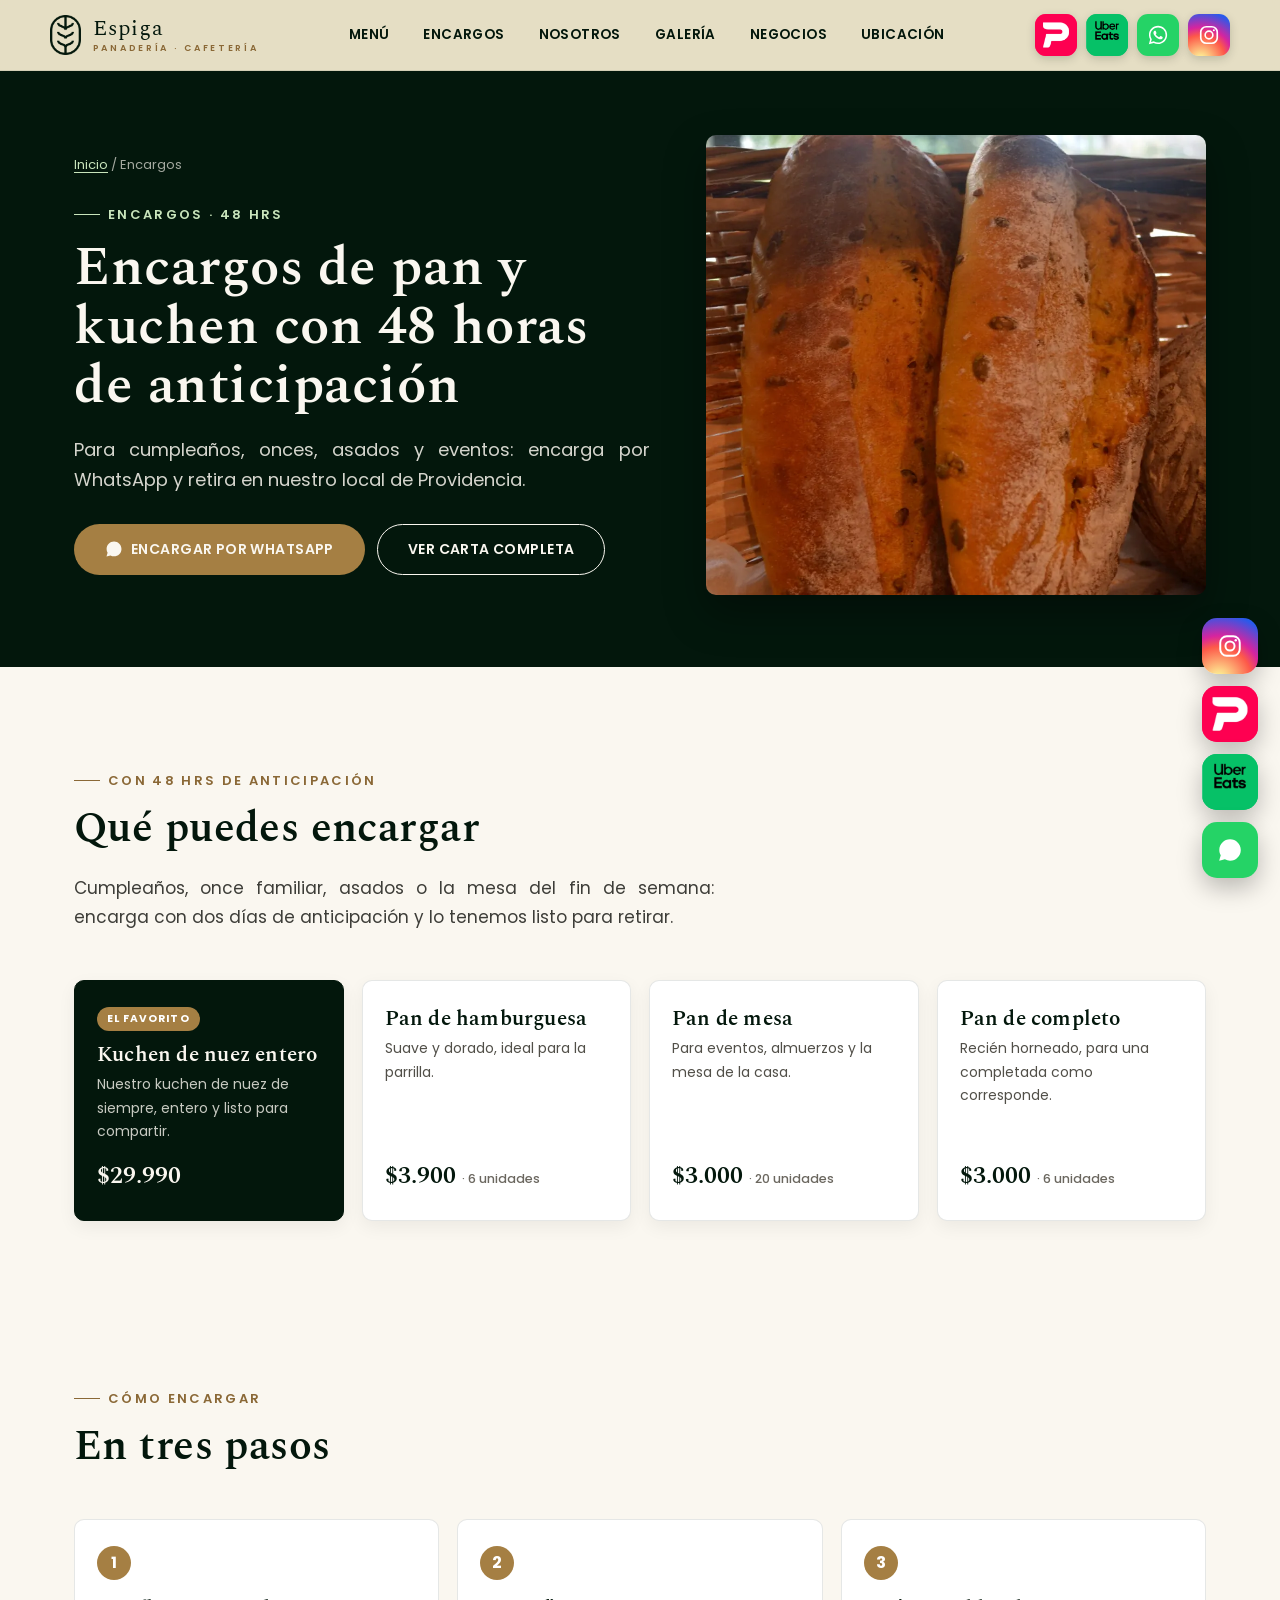
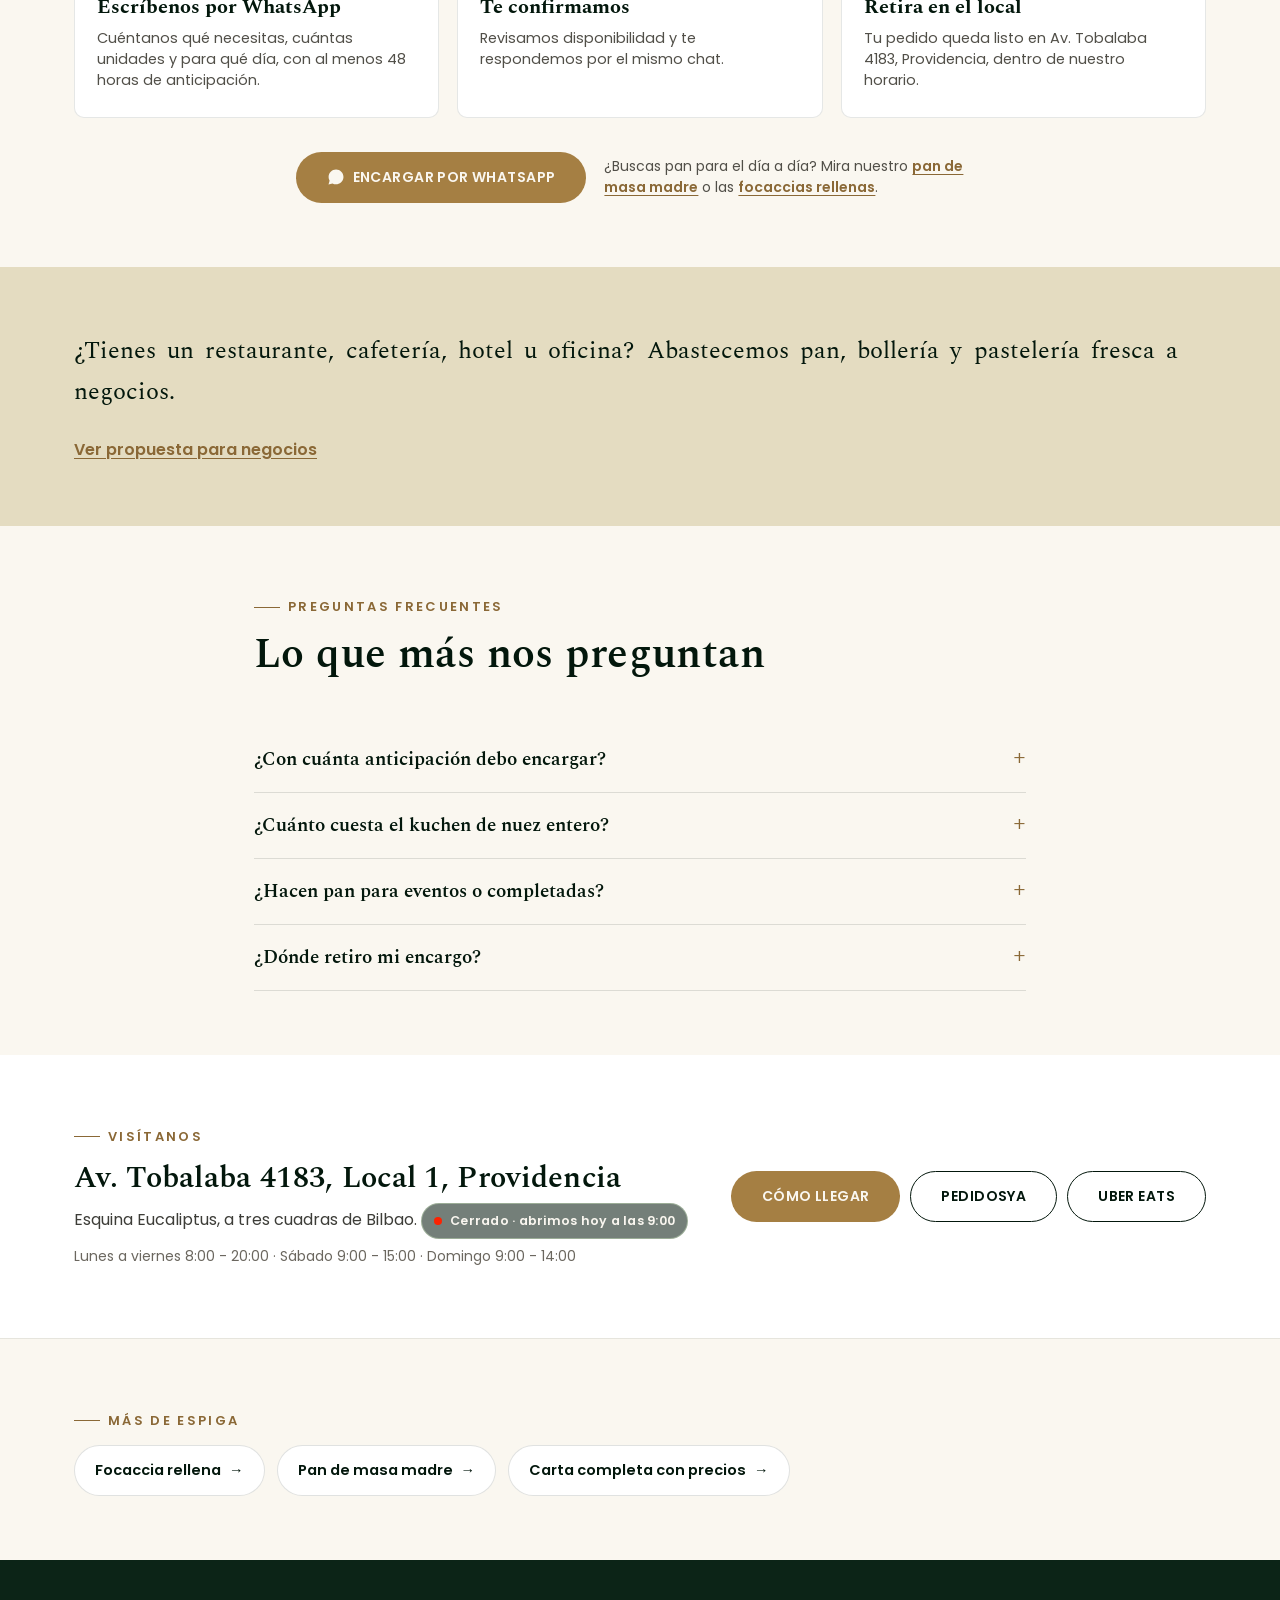
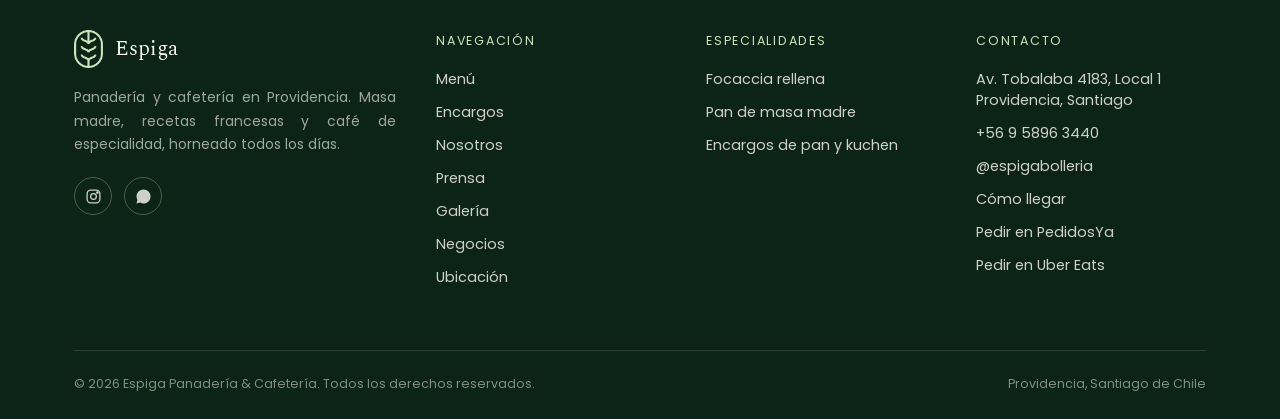
==== encargos.html @ c67dfb79 "Páginas de focaccia, masa madre y encargos; correo B2B a ventas@; coordenadas en datos estructurados" ====
<!DOCTYPE html>
<html lang="es-CL">
<head>
  <!-- Google Tag Manager -->
  <script>(function(w,d,s,l,i){w[l]=w[l]||[];w[l].push({'gtm.start':
                                                        new Date().getTime(),event:'gtm.js'});var f=d.getElementsByTagName(s)[0],
  j=d.createElement(s),dl=l!='dataLayer'?'&l='+l:'';j.async=true;j.src=
  'https://www.googletagmanager.com/gtm.js?id='+i+dl;f.parentNode.insertBefore(j,f);
                              })(window,document,'script','dataLayer','GTM-N959W853');</script>
  <!-- End Google Tag Manager -->

  <!-- Google tag (gtag.js) -->
  <script async src="https://www.googletagmanager.com/gtag/js?id=G-MPP8X9K5NX"></script>
  <script>
      window.dataLayer = window.dataLayer || [];
      function gtag(){dataLayer.push(arguments);}
      gtag('js', new Date());

      gtag('config', 'G-MPP8X9K5NX');
  </script>

<meta charset="UTF-8">
<meta name="viewport" content="width=device-width, initial-scale=1.0">
<title>Encargos de pan y kuchen en Providencia | Espiga</title>
<link rel="canonical" href="https://espigabolleria.cl/encargos.html">
<meta name="theme-color" content="#03170c">
<meta name="description" content="Encarga kuchen de nuez entero, pan de mesa, pan de completo o de hamburguesa con 48 horas de anticipación. Retiro en Av. Tobalaba 4183, Providencia.">

<link rel="icon" type="image/png" href="/assets/img/favicon.png">
<link rel="apple-touch-icon" href="/assets/img/favicon.png">
<link rel="preconnect" href="https://fonts.googleapis.com">
<link rel="preconnect" href="https://fonts.gstatic.com" crossorigin>
<link href="https://fonts.googleapis.com/css2?family=Spectral:wght@400;500;600;700&family=Poppins:wght@400;500;600;700&display=swap" rel="stylesheet">
<link rel="stylesheet" href="/css/style.css?v=5">

<meta property="og:title" content="Encargos de pan y kuchen en Providencia | Espiga">
<meta property="og:description" content="Encarga kuchen de nuez entero, pan de mesa, pan de completo o de hamburguesa con 48 horas de anticipación. Retiro en Av. Tobalaba 4183, Providencia.">
<meta property="og:image" content="https://espigabolleria.cl/assets/img/og-espiga.jpg">
<meta property="og:image:width" content="1200">
<meta property="og:image:height" content="630">
<meta property="og:url" content="https://espigabolleria.cl/encargos.html">
<meta property="og:type" content="website">
<meta property="og:locale" content="es_CL">
<meta property="og:site_name" content="Espiga Panadería &amp; Cafetería">
<meta name="twitter:card" content="summary_large_image">
<meta name="twitter:title" content="Encargos de pan y kuchen en Providencia | Espiga">
<meta name="twitter:description" content="Encarga kuchen de nuez entero, pan de mesa, pan de completo o de hamburguesa con 48 horas de anticipación. Retiro en Av. Tobalaba 4183, Providencia.">
<meta name="twitter:image" content="https://espigabolleria.cl/assets/img/og-espiga.jpg">

<script type="application/ld+json">
{"@context":"https://schema.org","@graph":[{"@type":"WebPage","@id":"https://espigabolleria.cl/encargos.html#pagina","url":"https://espigabolleria.cl/encargos.html","name":"Encargos de pan y kuchen en Providencia | Espiga","description":"Encarga kuchen de nuez entero, pan de mesa, pan de completo o de hamburguesa con 48 horas de anticipación. Retiro en Av. Tobalaba 4183, Providencia.","inLanguage":"es-CL","isPartOf":{"@type":"WebSite","url":"https://espigabolleria.cl/","name":"Espiga Panadería & Cafetería"},"about":{"@id":"https://espigabolleria.cl/#negocio"},"primaryImageOfPage":"https://espigabolleria.cl/assets/img/g9-baguettes-cesta.webp"},{"@type":"BreadcrumbList","itemListElement":[{"@type":"ListItem","position":1,"name":"Inicio","item":"https://espigabolleria.cl/"},{"@type":"ListItem","position":2,"name":"Encargos","item":"https://espigabolleria.cl/encargos.html"}]},{"@type":"FAQPage","mainEntity":[{"@type":"Question","name":"¿Con cuánta anticipación debo encargar?","acceptedAnswer":{"@type":"Answer","text":"Los encargos se hacen con 48 horas de anticipación, por WhatsApp al +56 9 5896 3440."}},{"@type":"Question","name":"¿Cuánto cuesta el kuchen de nuez entero?","acceptedAnswer":{"@type":"Answer","text":"El kuchen de nuez entero cuesta $29.990 y se encarga con 48 horas de anticipación."}},{"@type":"Question","name":"¿Hacen pan para eventos o completadas?","acceptedAnswer":{"@type":"Answer","text":"Sí. Tenemos pan de mesa (20 unidades por $3.000), pan de completo (6 unidades por $3.000) y pan de hamburguesa (6 unidades por $3.900)."}},{"@type":"Question","name":"¿Dónde retiro mi encargo?","acceptedAnswer":{"@type":"Answer","text":"En Espiga, Av. Tobalaba 4183, Local 1, Providencia, dentro del horario del local."}}]},{"@type":"OfferCatalog","name":"Encargos Espiga (48 hrs)","itemListElement":[{"@type":"Offer","price":"29990","priceCurrency":"CLP","itemOffered":{"@type":"Product","name":"Kuchen de nuez entero"}},{"@type":"Offer","price":"3900","priceCurrency":"CLP","itemOffered":{"@type":"Product","name":"Pan de hamburguesa, 6 unidades"}},{"@type":"Offer","price":"3000","priceCurrency":"CLP","itemOffered":{"@type":"Product","name":"Pan de mesa, 20 unidades"}},{"@type":"Offer","price":"3000","priceCurrency":"CLP","itemOffered":{"@type":"Product","name":"Pan de completo, 6 unidades"}}]}]}
</script>
</head>
<body class="subpage">
<!-- Google Tag Manager (noscript) -->
  <noscript><iframe src="https://www.googletagmanager.com/ns.html?id=GTM-N959W853" height="0" width="0" style="display:none;visibility:hidden"></iframe></noscript>
  <!-- End Google Tag Manager (noscript) -->
<a class="skip-link" href="#contenido">Saltar al contenido</a>
<header class="site-header">
  <div class="container header-inner">
    <a href="/" class="brand">
      <img src="assets/img/isotipo-dark.webp" alt="Espiga Panadería" width="31" height="40">
      <span class="brand-word">Espiga<small>Panadería · Cafetería</small></span>
    </a>

    <nav class="main-nav" id="main-nav" aria-label="Principal">
      <a href="/#menu">Menú</a>
      <a href="/#encargos">Encargos</a>
      <a href="/#nosotros">Nosotros</a>
      <a href="/#galeria">Galería</a>
      <a href="/#negocios">Negocios</a>
      <a href="/#ubicacion">Ubicación</a>
      <a href="https://wa.me/56958963440?text=Hola%20Espiga%2C%20quiero%20hacer%20un%20pedido%3A%20" target="_blank" rel="noopener" class="btn btn-gold btn-sm nav-cta" data-track="whatsapp" data-loc="menu_movil">Pedir por WhatsApp</a>
    </nav>

    <div class="header-actions">
      <div class="order-links">
        <a class="order-icon oi-pedidosya" data-track="pedidosya" data-loc="header" href="https://www.pedidosya.cl/restaurantes/santiago/espiga-panaderia-e71de2d0-ff0e-44c2-8fc5-16a61043ae1c-menu" target="_blank" rel="noopener" aria-label="Pedir en PedidosYa" title="Pedir en PedidosYa">
          <img src="assets/img/pedidosya-short.webp" alt="" width="42" height="42">
        </a>
        <a class="order-icon oi-ubereats" data-track="ubereats" data-loc="header" href="https://www.ubereats.com/cl/store/espiga-panaderia-santiago/zALc1uJ6V3Go2YLQgG5O0g" target="_blank" rel="noopener" aria-label="Pedir en Uber Eats" title="Pedir en Uber Eats">
          <img src="assets/img/ubereats-short.webp" alt="" width="42" height="42">
        </a>
        <a class="order-icon oi-whatsapp" data-track="whatsapp" data-loc="header" href="https://wa.me/56958963440?text=Hola%20Espiga%2C%20quiero%20hacer%20un%20pedido%3A%20" target="_blank" rel="noopener" aria-label="Escríbenos por WhatsApp" title="WhatsApp">
          <svg viewBox="0 0 24 24" fill="currentColor"><path d="M12.04 2C6.58 2 2.13 6.45 2.13 11.91c0 1.75.46 3.45 1.32 4.95L2 22l5.29-1.39a9.9 9.9 0 0 0 4.75 1.21h.01c5.46 0 9.91-4.45 9.91-9.91C21.96 6.45 17.5 2 12.04 2zm0 18.14h-.01a8.2 8.2 0 0 1-4.19-1.15l-.3-.18-3.14.82.84-3.06-.2-.32a8.18 8.18 0 0 1-1.26-4.34c0-4.53 3.69-8.22 8.24-8.22 2.2 0 4.27.86 5.82 2.42a8.17 8.17 0 0 1 2.41 5.81c0 4.53-3.69 8.22-8.21 8.22zm4.51-6.16c-.25-.12-1.46-.72-1.68-.8-.23-.08-.39-.12-.56.12-.16.25-.64.8-.79.96-.14.16-.29.18-.54.06-.25-.12-1.04-.38-1.98-1.22-.73-.65-1.23-1.46-1.37-1.7-.14-.25-.02-.38.11-.5.11-.11.25-.29.37-.43.12-.14.16-.25.25-.41.08-.16.04-.31-.02-.43-.06-.12-.56-1.34-.76-1.83-.2-.48-.41-.42-.56-.42-.14 0-.31-.02-.47-.02-.16 0-.43.06-.66.31-.22.25-.87.85-.87 2.08 0 1.22.89 2.4 1.01 2.57.12.16 1.75 2.67 4.25 3.74.59.26 1.06.41 1.42.52.6.19 1.14.16 1.57.1.48-.07 1.46-.6 1.67-1.18.2-.58.2-1.07.14-1.18-.06-.1-.22-.16-.47-.28z"/></svg>
        </a>
        <a class="order-icon oi-instagram" data-track="instagram" data-loc="header" href="https://instagram.com/espigabolleria" target="_blank" rel="noopener" aria-label="Síguenos en Instagram" title="Instagram">
          <svg viewBox="0 0 24 24" fill="none" stroke="#fff" stroke-width="1.8"><rect x="3" y="3" width="18" height="18" rx="6"/><circle cx="12" cy="12" r="4.2"/><circle cx="17.3" cy="6.7" r="1.1" fill="#fff" stroke="none"/></svg>
        </a>
      </div>
      <button class="burger" aria-label="Abrir menú" aria-expanded="false" aria-controls="main-nav"><span></span><span></span><span></span></button>
    </div>
  </div>
</header>

<main id="contenido">
<section class="page-hero">
  <div class="container page-hero-grid">
    <div class="page-hero-copy">
      <nav class="breadcrumb" aria-label="Ruta"><a href="/">Inicio</a> <span aria-hidden="true">/</span> <span aria-current="page">Encargos</span></nav>
      <div class="eyebrow">Encargos · 48 hrs</div>
      <h1>Encargos de pan y kuchen con 48 horas de anticipación</h1>
      <p class="page-lead">Para cumpleaños, onces, asados y eventos: encarga por WhatsApp y retira en nuestro local de Providencia.</p>
      <div class="feature-actions">
        <a href="https://wa.me/56958963440?text=Hola%20Espiga%2C%20quiero%20hacer%20un%20encargo%20(48%20hrs)%3A%20" target="_blank" rel="noopener" class="btn btn-gold" data-track="whatsapp" data-loc="pagina_hero"><svg viewBox="0 0 24 24" fill="currentColor" aria-hidden="true"><path d="M12.04 2C6.58 2 2.13 6.45 2.13 11.91c0 1.75.46 3.45 1.32 4.95L2 22l5.29-1.39a9.9 9.9 0 0 0 4.75 1.21h.01c5.46 0 9.91-4.45 9.91-9.91C21.96 6.45 17.5 2 12.04 2z"/></svg> Encargar por WhatsApp</a>
        <a href="/#menu" class="btn btn-outline">Ver carta completa</a>
      </div>
    </div>
    <div class="page-hero-media">
      <img src="/assets/img/g9-baguettes-cesta.webp" alt="Canasto de panes recién horneados en Espiga" width="927" height="1400" fetchpriority="high">
    </div>
  </div>
</section>

<section class="section encargos-section">
  <div class="container">
    <div class="section-head">
      <div class="eyebrow">Con 48 hrs de anticipación</div>
      <h2>Qué puedes encargar</h2>
      <p>Cumpleaños, once familiar, asados o la mesa del fin de semana: encarga con dos días de anticipación y lo tenemos listo para retirar.</p>
    </div>
    <div class="encargos-grid">
      <article class="encargo-card encargo-card--destacado">
        <span class="encargo-badge">El favorito</span>
        <h3>Kuchen de nuez entero</h3>
        <p>Nuestro kuchen de nuez de siempre, entero y listo para compartir.</p>
        <div class="encargo-price"><span data-price-key="encargos|Kuchen de nuez entero">$29.990</span></div>
      </article>
      <article class="encargo-card">
        <h3>Pan de hamburguesa</h3>
        <p>Suave y dorado, ideal para la parrilla.</p>
        <div class="encargo-price"><span data-price-key="encargos|Pan de hamburguesa (6 un.)">$3.900</span> <small>· 6 unidades</small></div>
      </article>
      <article class="encargo-card">
        <h3>Pan de mesa</h3>
        <p>Para eventos, almuerzos y la mesa de la casa.</p>
        <div class="encargo-price"><span data-price-key="encargos|Pan de mesa (20 un.)">$3.000</span> <small>· 20 unidades</small></div>
      </article>
      <article class="encargo-card">
        <h3>Pan de completo</h3>
        <p>Recién horneado, para una completada como corresponde.</p>
        <div class="encargo-price"><span data-price-key="encargos|Pan de completo (6 un.)">$3.000</span> <small>· 6 unidades</small></div>
      </article>
    </div>
  </div>
</section>

<section class="section section-tight">
  <div class="container">
    <div class="section-head">
      <div class="eyebrow">Cómo encargar</div>
      <h2>En tres pasos</h2>
    </div>
    <ol class="steps">
      <li><strong>Escríbenos por WhatsApp</strong><span>Cuéntanos qué necesitas, cuántas unidades y para qué día, con al menos 48 horas de anticipación.</span></li>
      <li><strong>Te confirmamos</strong><span>Revisamos disponibilidad y te respondemos por el mismo chat.</span></li>
      <li><strong>Retira en el local</strong><span>Tu pedido queda listo en Av. Tobalaba 4183, Providencia, dentro de nuestro horario.</span></li>
    </ol>
    <div class="encargos-cta">
      <a href="https://wa.me/56958963440?text=Hola%20Espiga%2C%20quiero%20hacer%20un%20encargo%20(48%20hrs)%3A%20" target="_blank" rel="noopener" class="btn btn-gold" data-track="whatsapp" data-loc="encargos_pagina"><svg viewBox="0 0 24 24" fill="currentColor" aria-hidden="true"><path d="M12.04 2C6.58 2 2.13 6.45 2.13 11.91c0 1.75.46 3.45 1.32 4.95L2 22l5.29-1.39a9.9 9.9 0 0 0 4.75 1.21h.01c5.46 0 9.91-4.45 9.91-9.91C21.96 6.45 17.5 2 12.04 2z"/></svg> Encargar por WhatsApp</a>
      <span class="encargos-note">¿Buscas pan para el día a día? Mira nuestro <a href="/pan-masa-madre-providencia.html" class="text-link">pan de masa madre</a> o las <a href="/focaccia-rellena.html" class="text-link">focaccias rellenas</a>.</span>
    </div>
  </div>
</section>

<section class="section section-tight press-mini">
  <div class="container press-mini-inner">
    <p class="press-mini-quote">¿Tienes un restaurante, cafetería, hotel u oficina? Abastecemos pan, bollería y pastelería fresca a negocios.</p>
    <a href="/#negocios" class="text-link">Ver propuesta para negocios</a>
  </div>
</section>

<section class="section section-tight faq-section">
  <div class="container faq-wrap">
    <div class="section-head">
      <div class="eyebrow">Preguntas frecuentes</div>
      <h2>Lo que más nos preguntan</h2>
    </div>
      <details class="faq-item">
        <summary>¿Con cuánta anticipación debo encargar?</summary>
        <p>Los encargos se hacen con 48 horas de anticipación, por WhatsApp al +56 9 5896 3440.</p>
      </details>
      <details class="faq-item">
        <summary>¿Cuánto cuesta el kuchen de nuez entero?</summary>
        <p>El kuchen de nuez entero cuesta $29.990 y se encarga con 48 horas de anticipación.</p>
      </details>
      <details class="faq-item">
        <summary>¿Hacen pan para eventos o completadas?</summary>
        <p>Sí. Tenemos pan de mesa (20 unidades por $3.000), pan de completo (6 unidades por $3.000) y pan de hamburguesa (6 unidades por $3.900).</p>
      </details>
      <details class="faq-item">
        <summary>¿Dónde retiro mi encargo?</summary>
        <p>En Espiga, Av. Tobalaba 4183, Local 1, Providencia, dentro del horario del local.</p>
      </details>
  </div>
</section>

<section class="section section-tight page-visit">
  <div class="container page-visit-inner">
    <div>
      <div class="eyebrow">Visítanos</div>
      <h2>Av. Tobalaba 4183, Local 1, Providencia</h2>
      <p>Esquina Eucaliptus, a tres cuadras de Bilbao. <span class="open-status" data-open-status></span></p>
      <p class="page-visit-hours">Lunes a viernes 8:00 - 20:00 · Sábado 9:00 - 15:00 · Domingo 9:00 - 14:00</p>
    </div>
    <div class="page-visit-actions">
      <a href="https://www.google.com/maps/dir/?api=1&amp;destination=Espiga+Panader%C3%ADa+Av.+Tobalaba+4183+Providencia" target="_blank" rel="noopener" class="btn btn-gold" data-track="maps" data-loc="pagina">Cómo llegar</a>
      <a href="https://www.pedidosya.cl/restaurantes/santiago/espiga-panaderia-e71de2d0-ff0e-44c2-8fc5-16a61043ae1c-menu" target="_blank" rel="noopener" class="btn btn-outline-dark" data-track="pedidosya" data-loc="pagina">PedidosYa</a>
      <a href="https://www.ubereats.com/cl/store/espiga-panaderia-santiago/zALc1uJ6V3Go2YLQgG5O0g" target="_blank" rel="noopener" class="btn btn-outline-dark" data-track="ubereats" data-loc="pagina">Uber Eats</a>
    </div>
  </div>
</section>

<section class="section section-tight more-section">
  <div class="container">
    <div class="eyebrow">Más de Espiga</div>
    <div class="more-links">
      <a class="more-link" href="/focaccia-rellena.html">Focaccia rellena <span aria-hidden="true">→</span></a>
      <a class="more-link" href="/pan-masa-madre-providencia.html">Pan de masa madre <span aria-hidden="true">→</span></a>
      <a class="more-link" href="/#menu">Carta completa con precios <span aria-hidden="true">→</span></a>
    </div>
  </div>
</section>
</main>

<footer class="site-footer">
  <div class="container">
    <div class="footer-top">
      <div class="footer">
        <div class="footer-brand">
          <img src="assets/img/isotipo-light.webp" alt="Espiga" width="29" height="38" loading="lazy">
          <span class="footer-brand-word">Espiga</span>
        </div>
        <p>Panadería y cafetería en Providencia. Masa madre, recetas francesas y café de especialidad, horneado todos los días.</p>
        <div class="social-row">
          <a href="https://instagram.com/espigabolleria" target="_blank" rel="noopener" aria-label="Instagram de Espiga" data-track="instagram" data-loc="footer">
            <svg viewBox="0 0 24 24" fill="none" stroke="currentColor" stroke-width="1.8"><rect x="3" y="3" width="18" height="18" rx="5"/><circle cx="12" cy="12" r="4"/><circle cx="17.5" cy="6.5" r="1"/></svg>
          </a>
          <a href="https://wa.me/56958963440?text=Hola%20Espiga%2C%20quiero%20hacer%20un%20pedido%3A%20" target="_blank" rel="noopener" aria-label="WhatsApp de Espiga" data-track="whatsapp" data-loc="footer">
            <svg viewBox="0 0 24 24" fill="currentColor"><path d="M12.04 2C6.58 2 2.13 6.45 2.13 11.91c0 1.75.46 3.45 1.32 4.95L2 22l5.29-1.39a9.9 9.9 0 0 0 4.75 1.21h.01c5.46 0 9.91-4.45 9.91-9.91C21.96 6.45 17.5 2 12.04 2zm4.51 14.02c-.25-.12-1.46-.72-1.68-.8-.23-.08-.39-.12-.56.12-.16.25-.64.8-.79.96-.14.16-.29.18-.54.06-.25-.12-1.04-.38-1.98-1.22-.73-.65-1.23-1.46-1.37-1.7-.14-.25-.02-.38.11-.5.11-.11.25-.29.37-.43.12-.14.16-.25.25-.41.08-.16.04-.31-.02-.43-.06-.12-.56-1.34-.76-1.83-.2-.48-.41-.42-.56-.42-.14 0-.31-.02-.47-.02-.16 0-.43.06-.66.31-.22.25-.87.85-.87 2.08 0 1.22.89 2.4 1.01 2.57.12.16 1.75 2.67 4.25 3.74.59.26 1.06.41 1.42.52.6.19 1.14.16 1.57.1.48-.07 1.46-.6 1.67-1.18.2-.58.2-1.07.14-1.18-.06-.1-.22-.16-.47-.28z"/></svg>
          </a>
        </div>
      </div>
      <div>
        <p class="footer-heading">Navegación</p>
        <ul>
          <li><a href="/#menu">Menú</a></li>
          <li><a href="/#encargos">Encargos</a></li>
          <li><a href="/#nosotros">Nosotros</a></li>
          <li><a href="/#prensa">Prensa</a></li>
          <li><a href="/#galeria">Galería</a></li>
          <li><a href="/#negocios">Negocios</a></li>
          <li><a href="/#ubicacion">Ubicación</a></li>
        </ul>
      </div>
      <div>
        <p class="footer-heading">Especialidades</p>
        <ul>
          <li><a href="/focaccia-rellena.html">Focaccia rellena</a></li>
          <li><a href="/pan-masa-madre-providencia.html">Pan de masa madre</a></li>
          <li><a href="/encargos.html">Encargos de pan y kuchen</a></li>
        </ul>
      </div>
      <div>
        <p class="footer-heading">Contacto</p>
        <ul>
          <li>Av. Tobalaba 4183, Local 1<br>Providencia, Santiago</li>
          <li><a href="https://wa.me/56958963440?text=Hola%20Espiga%2C%20quiero%20hacer%20un%20pedido%3A%20" target="_blank" rel="noopener" data-track="whatsapp" data-loc="footer">+56 9 5896 3440</a></li>
          <li><a href="https://instagram.com/espigabolleria" target="_blank" rel="noopener" data-track="instagram" data-loc="footer">@espigabolleria</a></li>
          <li><a href="https://www.google.com/maps/dir/?api=1&amp;destination=Espiga+Panader%C3%ADa+Av.+Tobalaba+4183+Providencia" target="_blank" rel="noopener" data-track="maps" data-loc="footer">Cómo llegar</a></li>
          <li><a href="https://www.pedidosya.cl/restaurantes/santiago/espiga-panaderia-e71de2d0-ff0e-44c2-8fc5-16a61043ae1c-menu" target="_blank" rel="noopener" data-track="pedidosya" data-loc="footer">Pedir en PedidosYa</a></li>
          <li><a href="https://www.ubereats.com/cl/store/espiga-panaderia-santiago/zALc1uJ6V3Go2YLQgG5O0g" target="_blank" rel="noopener" data-track="ubereats" data-loc="footer">Pedir en Uber Eats</a></li>
        </ul>
      </div>
    </div>
    <div class="footer-bottom">
      <span>© <span id="year">2026</span> Espiga Panadería &amp; Cafetería. Todos los derechos reservados.</span>
      <span>Providencia, Santiago de Chile</span>
    </div>
  </div>
</footer>

<!-- Pedidos flotantes -->
<div class="float-stack">
  <a class="float-btn fb-instagram" data-track="instagram" data-loc="flotante" href="https://instagram.com/espigabolleria" target="_blank" rel="noopener" aria-label="Síguenos en Instagram" title="Instagram">
    <svg viewBox="0 0 24 24" fill="none" stroke="#fff" stroke-width="1.8"><rect x="3" y="3" width="18" height="18" rx="6"/><circle cx="12" cy="12" r="4.2"/><circle cx="17.3" cy="6.7" r="1.1" fill="#fff" stroke="none"/></svg>
  </a>
  <a class="float-btn fb-pedidosya" data-track="pedidosya" data-loc="flotante" href="https://www.pedidosya.cl/restaurantes/santiago/espiga-panaderia-e71de2d0-ff0e-44c2-8fc5-16a61043ae1c-menu" target="_blank" rel="noopener" aria-label="Pedir en PedidosYa" title="Pedir en PedidosYa">
    <img src="assets/img/pedidosya-short.webp" alt="" width="42" height="42">
  </a>
  <a class="float-btn fb-ubereats" data-track="ubereats" data-loc="flotante" href="https://www.ubereats.com/cl/store/espiga-panaderia-santiago/zALc1uJ6V3Go2YLQgG5O0g" target="_blank" rel="noopener" aria-label="Pedir en Uber Eats" title="Pedir en Uber Eats">
    <img src="assets/img/ubereats-short.webp" alt="" width="42" height="42">
  </a>
  <a class="float-btn fb-whatsapp" data-track="whatsapp" data-loc="flotante" href="https://wa.me/56958963440?text=Hola%20Espiga%2C%20quiero%20hacer%20un%20pedido%3A%20" target="_blank" rel="noopener" aria-label="Escríbenos por WhatsApp" title="WhatsApp">
    <svg viewBox="0 0 24 24" fill="currentColor"><path d="M12.04 2C6.58 2 2.13 6.45 2.13 11.91c0 1.75.46 3.45 1.32 4.95L2 22l5.29-1.39a9.9 9.9 0 0 0 4.75 1.21h.01c5.46 0 9.91-4.45 9.91-9.91C21.96 6.45 17.5 2 12.04 2zm4.51 14.02c-.25-.12-1.46-.72-1.68-.8-.23-.08-.39-.12-.56.12-.16.25-.64.8-.79.96-.14.16-.29.18-.54.06-.25-.12-1.04-.38-1.98-1.22-.73-.65-1.23-1.46-1.37-1.7-.14-.25-.02-.38.11-.5.11-.11.25-.29.37-.43.12-.14.16-.25.25-.41.08-.16.04-.31-.02-.43-.06-.12-.56-1.34-.76-1.83-.2-.48-.41-.42-.56-.42-.14 0-.31-.02-.47-.02-.16 0-.43.06-.66.31-.22.25-.87.85-.87 2.08 0 1.22.89 2.4 1.01 2.57.12.16 1.75 2.67 4.25 3.74.59.26 1.06.41 1.42.52.6.19 1.14.16 1.57.1.48-.07 1.46-.6 1.67-1.18.2-.58.2-1.07.14-1.18-.06-.1-.22-.16-.47-.28z"/></svg>
  </a>
</div>

<!-- Barra de acción móvil -->
<nav class="mobile-bar" aria-label="Pedir">
  <a href="https://wa.me/56958963440?text=Hola%20Espiga%2C%20quiero%20hacer%20un%20pedido%3A%20" target="_blank" rel="noopener" class="mb-btn mb-primary" data-track="whatsapp" data-loc="barra_movil"><svg viewBox="0 0 24 24" fill="currentColor" aria-hidden="true"><path d="M12.04 2C6.58 2 2.13 6.45 2.13 11.91c0 1.75.46 3.45 1.32 4.95L2 22l5.29-1.39a9.9 9.9 0 0 0 4.75 1.21h.01c5.46 0 9.91-4.45 9.91-9.91C21.96 6.45 17.5 2 12.04 2z"/></svg><span>WhatsApp</span></a>
  <button type="button" class="mb-btn" id="mb-delivery" aria-expanded="false" aria-controls="mb-sheet">
    <svg viewBox="0 0 24 24" fill="none" stroke="currentColor" stroke-width="2" aria-hidden="true"><path d="M3 7h11v9H3zM14 10h4l3 3v3h-7z"/><circle cx="7" cy="17.5" r="1.8"/><circle cx="17.5" cy="17.5" r="1.8"/></svg>
    <span>Delivery</span>
  </button>
  <a href="https://www.google.com/maps/dir/?api=1&amp;destination=Espiga+Panader%C3%ADa+Av.+Tobalaba+4183+Providencia" target="_blank" rel="noopener" class="mb-btn" data-track="maps" data-loc="barra_movil">
    <svg viewBox="0 0 24 24" fill="none" stroke="currentColor" stroke-width="2" aria-hidden="true"><path d="M21 10c0 6-9 12-9 12s-9-6-9-12a9 9 0 1 1 18 0z"/><circle cx="12" cy="10" r="3"/></svg>
    <span>Cómo llegar</span>
  </a>
  <div class="mb-sheet" id="mb-sheet" hidden>
    <a href="https://www.pedidosya.cl/restaurantes/santiago/espiga-panaderia-e71de2d0-ff0e-44c2-8fc5-16a61043ae1c-menu" target="_blank" rel="noopener" data-track="pedidosya" data-loc="barra_movil"><img src="assets/img/pedidosya-long.webp" alt="Pedir en PedidosYa" width="142" height="46" loading="lazy"></a>
    <a href="https://www.ubereats.com/cl/store/espiga-panaderia-santiago/zALc1uJ6V3Go2YLQgG5O0g" target="_blank" rel="noopener" data-track="ubereats" data-loc="barra_movil"><img src="assets/img/ubereats-long.png" alt="Pedir en Uber Eats" width="174" height="46" loading="lazy"></a>
  </div>
</nav>

<script src="/js/main.js?v=5" defer></script>
</body>
</html>
---- css/style.css ----
/* ============================================
   ESPIGA — Panadería & Cafetería
   Hoja de estilos principal
   Paleta oficial de marca:
   crema #e4dcc1 · verde oscuro #03170c
   verde claro #c9e5bc · dorado #a57f43
   gris #888280 · rojo acento #fd2201
   ============================================ */

:root{
  --cream: #e4dcc1;
  --cream-soft: #efe9d9;
  --cream-white: #faf7f0;
  --dark: #03170c;
  --dark-soft: #0c2417;
  --green-light: #c9e5bc;
  --gold: #a57f43;
  --gold-dark: #8a6836;
  --grey: #888280;
  --red: #fd2201;

  --font-serif: "Spectral", Georgia, serif;
  --font-sans: "Poppins", "Helvetica Neue", Arial, sans-serif;

  --container: 1180px;
  --radius: 4px;
  --shadow-soft: 0 12px 30px rgba(3, 23, 12, 0.12);
  --wheat-bg: url("../assets/img/wheat-tile.png");
}

/* Trama de espigas: fondo textural muy sutil, reutilizable en cualquier sección clara */
.bg-wheat{ background-image: var(--wheat-bg); background-repeat: repeat; }

*, *::before, *::after{ box-sizing: border-box; }
html{ scroll-behavior: smooth; }
body{
  margin:0;
  font-family: var(--font-sans);
  color: var(--dark);
  background: var(--cream-white);
  -webkit-font-smoothing: antialiased;
  overflow-x: hidden;
}
img{ max-width:100%; display:block; }
a{ color: inherit; text-decoration: none; }
ul{ list-style: none; margin:0; padding:0; }
h1,h2,h3,h4{
  font-family: var(--font-serif);
  font-weight: 600;
  line-height: 1.15;
  margin: 0 0 .5em;
  letter-spacing: .01em;
}
p{ margin:0 0 1em; line-height:1.7; text-align: justify; text-align-last: left; }
.container{
  width:100%;
  max-width: var(--container);
  margin: 0 auto;
  padding: 0 24px;
}
.section{ padding: 96px 0; position: relative; }
.section-tight{ padding: 64px 0; }
.eyebrow{
  display:inline-flex;
  align-items:center;
  gap:8px;
  font-family: var(--font-sans);
  font-size: 13px;
  font-weight: 600;
  letter-spacing: .18em;
  text-transform: uppercase;
  color: var(--gold-dark);
  margin-bottom: 14px;
}
.eyebrow::before{
  content:"";
  width: 26px; height: 1px;
  background: var(--gold-dark);
  display:inline-block;
}
.section-head{ max-width: 640px; margin-bottom: 48px; }
.section-head.center{ margin-left:auto; margin-right:auto; text-align:center; }
.section-head.center p{ text-align:center; text-align-last:center; }
.section-head h2{ font-size: clamp(28px, 4vw, 42px); }
.menu-section .section-head h2{ font-size: clamp(32px, 4.6vw, 50px); letter-spacing:.02em; }
.section-head p{ color:#3d3d38; font-size: 17px; }

/* Botones */
.btn{
  display:inline-flex;
  align-items:center;
  justify-content:center;
  gap:8px;
  padding: 14px 30px;
  border-radius: 999px;
  font-family: var(--font-sans);
  font-weight: 600;
  font-size: 14px;
  letter-spacing: .03em;
  text-transform: uppercase;
  border: 1.5px solid transparent;
  cursor: pointer;
  transition: transform .18s ease, box-shadow .18s ease, background .18s ease, color .18s ease;
  white-space: nowrap;
}
.btn:hover{ transform: translateY(-2px); }
.btn-gold{ background: var(--gold); color: var(--cream-white); }
.btn-gold:hover{ background: var(--gold-dark); box-shadow: var(--shadow-soft); }
.btn-outline{ background: transparent; border-color: currentColor; color: var(--cream-white); }
.btn-outline:hover{ background: rgba(250,247,240,.12); }
.btn-outline-dark{ background: transparent; border-color: var(--dark); color: var(--dark); }
.btn-outline-dark:hover{ background: var(--dark); color: var(--cream-white); }
.btn-sm{ padding: 10px 20px; font-size: 12px; }
.btn svg{ width:16px; height:16px; flex-shrink:0; }

/* Patrón de espigas (trama de marca) */
.wheat-pattern{
  background-image: url("data:image/svg+xml,%3Csvg xmlns='http://www.w3.org/2000/svg' width='60' height='90' viewBox='0 0 60 90'%3E%3Cg fill='none' stroke='%2303170c' stroke-width='2' opacity='0.06'%3E%3Cline x1='30' y1='6' x2='30' y2='84'/%3E%3Cpath d='M30 20 L20 12 M30 20 L40 12'/%3E%3Cpath d='M30 40 L20 32 M30 40 L40 32'/%3E%3Cpath d='M30 60 L20 52 M30 60 L40 52'/%3E%3Cpath d='M30 14 L24 8 M30 14 L36 8'/%3E%3C/g%3E%3C/svg%3E");
  background-repeat: repeat;
}

/* ===== Header ===== */
.site-header{
  position: sticky; top:0; z-index: 500;
  background: rgba(228,220,193,.94);
  backdrop-filter: blur(6px);
  border-bottom: 1px solid rgba(3,23,12,.08);
}
.header-inner{
  display:flex; align-items:center; justify-content:space-between;
  padding: 14px 0;
}
.brand{ display:flex; align-items:center; gap:12px; }
.brand img{ height: 40px; width:auto; }
.brand-word{ font-family: var(--font-serif); font-size: 22px; letter-spacing:.04em; line-height:1; }
.brand-word small{
  display:block; font-family: var(--font-sans); font-size: 9px;
  letter-spacing: .3em; text-transform: uppercase; color: var(--gold-dark);
  margin-top: 4px; font-weight:600;
}
.main-nav{ display:flex; align-items:center; gap: 34px; }
.main-nav a{
  font-size: 13.5px; font-weight:600; letter-spacing:.03em;
  text-transform: uppercase; color: var(--dark); position:relative;
  padding: 4px 0;
}
.main-nav a::after{
  content:""; position:absolute; left:0; bottom:-2px; height:2px; width:0;
  background: var(--gold); transition: width .2s ease;
}
.main-nav a:hover::after{ width:100%; }
.header-actions{ display:flex; align-items:center; gap:16px; }
.burger{ display:none; background:none; border:none; cursor:pointer; padding:8px; }
.burger span{ display:block; width:24px; height:2px; background:var(--dark); margin:5px 0; transition: all .2s ease;}

/* ===== Hero (foto fija de focaccia rellena) ===== */
.hero{
  position: relative; min-height: 170vh;

  color: var(--cream-white);
}
.hero-pin{ position: sticky; top:70px; height:92vh; display:flex; align-items:flex-end; overflow:hidden; } .hero-bg{ position:absolute; inset:0; z-index:0; overflow:hidden; background: var(--dark); }
.hero-bg img{
  width:100%; height:100%; object-fit:cover; object-position:center 22%; display:block;
  transform: scale(1); transform-origin:center 30%;
  transition: transform .15s linear, object-position .15s linear;
  will-change: transform, object-position;
}
.hero-overlay{
  position:absolute; inset:0; z-index:1;
  background: linear-gradient(180deg, rgba(3,23,12,.35) 0%, rgba(3,23,12,.5) 55%, rgba(3,23,12,.88) 100%);
}
/* Ingredientes que se revelan al hacer scroll dentro del hero */
.hero-ingredients{ position:absolute; inset:0; z-index:2; pointer-events:none; }
.hero-tag{
  position:absolute; opacity:0; transform: translateY(10px);
  transition: opacity .5s ease, transform .5s ease;
  background: rgba(3,23,12,.55); backdrop-filter: blur(3px);
  border: 1px solid rgba(201,229,188,.55); color: var(--cream-white);
  font-family: var(--font-sans); font-size: 13px; font-weight:600; letter-spacing:.04em;
  padding: 8px 16px; border-radius: 999px; white-space:nowrap;
}
.hero-ingredients.show .hero-tag{ opacity:1; transform: translateY(0); }
.hero-inner{ position:relative; z-index:3; padding-bottom: 90px; max-width: 720px; }
.hero .eyebrow{ color: var(--green-light); }
.hero .eyebrow::before{ background: var(--green-light); }
.hero h1{
  font-size: clamp(38px, 6vw, 68px);
  color: var(--cream-white);
  margin-bottom: 20px;
}
.hero h1 em{ color: var(--green-light); font-style: normal; }
.hero p.lead{
  font-size: 18px; max-width: 520px; color: rgba(250,247,240,.9);
  margin-bottom: 34px; text-align:left;
}
.hero-actions{ display:flex; gap:16px; flex-wrap:wrap; }

/* ===== Marquee strip ===== */
.strip{
  background: var(--dark); color: var(--green-light);
  padding: 16px 0; overflow:hidden; white-space:nowrap;
}
.strip-track{ display:inline-flex; gap: 48px; animation: scroll-strip 32s linear infinite; }
.strip-track span{ font-family: var(--font-serif); font-size:15px; letter-spacing:.04em; display:inline-flex; align-items:center; gap:48px;}
.strip-track span::after{ content:"✦"; color: var(--gold); font-size:11px; }
@keyframes scroll-strip{ from{ transform: translateX(0);} to{ transform: translateX(-50%);} }

/* ===== Nosotros ===== */
.about{ background: var(--cream); }
.about-grid{
  display:grid; grid-template-columns: 1fr 1fr; gap: 64px; align-items:center;
}
.about-media{ position:relative; }
.about-slider{ aspect-ratio: 4/5; border-radius: var(--radius); box-shadow: var(--shadow-soft); object-fit:cover; width:100%; display:block; }

/* ===== Photo slider (auto-avanza, usado en Nosotros y Lo Nuevo) ===== */
.photo-slider{ position:absolute; inset:0; overflow:hidden; width:100%; height:100%; }
.photo-slider-track{ display:flex; width:100%; height:100%; transition: transform .9s cubic-bezier(.65,0,.35,1); }
.photo-slider-track img{ width:100%; height:100%; object-fit:cover; flex-shrink:0; display:block; }
.about-media .tag-card{
  position:absolute; bottom:-24px; left:-24px; background: var(--dark); color:var(--cream-white);
  padding: 20px 24px; border-radius: var(--radius); max-width: 240px; box-shadow: var(--shadow-soft);
}
.about-media .tag-card strong{ display:block; font-family: var(--font-serif); font-size:26px; color:var(--green-light);}
.about-media .tag-card span{ font-size:12.5px; color: rgba(250,247,240,.8); }
.about-copy p{ color:#31302a; font-size:16px; }
.about-list{ margin-top: 28px; display:grid; gap:14px; }
.about-list li{ display:flex; gap:12px; align-items:flex-start; font-size:14.5px; color:#31302a; }
.about-list li svg{ flex-shrink:0; width:20px; height:20px; color: var(--gold-dark); margin-top:2px;}

/* ===== Lo nuevo / Focaccia banner ===== */
.feature-banner{
  background: var(--dark); color: var(--cream-white);
  border-radius: var(--radius);
  display:grid; grid-template-columns: 1.1fr 1fr; overflow:hidden;
  box-shadow: var(--shadow-soft);
}
.feature-banner-copy{ padding: 56px; }
.feature-banner .badge{
  display:inline-block; background: var(--red); color:#fff; font-size:11px; font-weight:700;
  letter-spacing:.12em; text-transform:uppercase; padding: 6px 14px; border-radius:999px; margin-bottom:18px;
}
.feature-banner h3{ font-size: clamp(24px,3vw,34px); color:var(--cream-white); }
.feature-banner p{ color: rgba(250,247,240,.82); }
.feature-banner-img{ position:relative; min-height: 280px; }
.feature-price-row{ display:flex; flex-wrap:wrap; gap:10px; margin: 22px 0 28px; }
.feature-price-row span{
  border:1px solid rgba(201,229,188,.35); border-radius:999px; padding:8px 16px; font-size:13px; color: var(--green-light);
}

/* ===== Menu ===== */
.menu-section{ background: var(--cream); background-image: var(--wheat-bg); background-repeat: repeat; }
.menu-tabs{
  display:flex; gap:10px; flex-wrap:wrap; margin-bottom: 44px;
  justify-content:center;
  border-bottom: 1px solid rgba(3,23,12,.12); padding-bottom: 0;
}
.menu-tab{
  background:none; border:none; cursor:pointer; font-family: var(--font-sans);
  font-weight:700; letter-spacing:.03em; color:#6b675f;
  padding: 16px 22px; position:relative; text-transform:uppercase; font-size:18px;
}
.menu-tab::after{
  content:""; position:absolute; left:14px; right:14px; bottom:-1px; height:3px; background: transparent; border-radius:2px;
}
.menu-tab:hover{ color: var(--dark); }
.menu-tab.active{ color: var(--dark); }
.menu-tab.active::after{ background: var(--gold); }
@media (max-width:760px){
  .menu-tab{ font-size:15px; padding:12px 14px; }
}
.menu-panels{ position:relative; }
.menu-panel{ display:none; }
.menu-panel.active{ display:block; animation: fadeUp .35s ease; }
@keyframes fadeUp{ from{ opacity:0; transform: translateY(8px);} to{opacity:1; transform:translateY(0);} }

.menu-group{ margin-bottom: 40px; }
.menu-group h4, .menu-group h3{
  font-size:13px; text-transform:uppercase; letter-spacing:.14em; color: var(--gold-dark);
  font-family: var(--font-sans); font-weight:700; margin-bottom: 18px;
}
.menu-grid{ display:grid; grid-template-columns: 1fr 1fr; gap: 10px 40px; }
.menu-split{ display:grid; grid-template-columns: 1fr 1fr; gap: 0 40px; align-items:start; }
.menu-col-title{
  font-size:13px; text-transform:uppercase; letter-spacing:.1em; color: var(--dark);
  font-family: var(--font-sans); font-weight:700; margin-bottom: 10px; padding-bottom:8px;
  border-bottom: 2px solid var(--gold);
}
.menu-panel-head{ display:flex; gap:28px; align-items:center; margin-bottom: 32px; }
.menu-panel-head img{ width:180px; height:140px; object-fit:cover; border-radius: var(--radius); box-shadow: var(--shadow-soft); flex-shrink:0; }
.menu-panel-head p{ margin:0; color:#514f48; font-size:18px; line-height:1.6; } .menu-head-highlight{ background: var(--green-light); border-radius: var(--radius); padding: 36px 44px; max-width: 880px; }
.menu-callout{
  margin-top: 12px; border: 1.5px solid var(--gold); border-radius: var(--radius);
  padding: 22px 26px; background: rgba(165,127,67,.06);
}
.menu-callout-title{
  font-family: var(--font-serif); font-weight:600; font-size:18px; margin-bottom:14px; color: var(--dark);
  display:flex; align-items:center; gap:8px;
}
.menu-callout .menu-item{ border-bottom-style: dashed; }
.menu-callout .menu-grid{ gap: 6px 40px; }
.menu-item{
  display:flex; justify-content:space-between; gap:16px; padding: 14px 0;
  border-bottom: 1px dashed rgba(3,23,12,.14);
}
.menu-item-name{ font-weight:600; font-size:15.5px; display:flex; align-items:center; gap:8px;}
.menu-item-desc{ font-size:13px; color:#6b675f; margin-top:3px; font-family: var(--font-sans); }
.menu-item-price{ font-family: var(--font-serif); font-weight:600; font-size:16px; white-space:nowrap; color:var(--dark); }
.menu-new-tag{
  background: var(--red); color:#fff; font-size:9.5px; font-weight:700; letter-spacing:.08em;
  padding:3px 7px; border-radius:4px; text-transform:uppercase;
}
.menu-note{
  margin-top: 8px; font-size: 13.5px; color:#6b675f; background: var(--cream); padding:16px 20px; border-radius: var(--radius);
}
.menu-cta{ margin-top: 40px; display:flex; align-items:center; gap:18px; flex-wrap:wrap; }

/* ===== Instagram viewer ===== */
.instagram-section{ background: #ffffff; background-image: var(--wheat-bg); background-repeat: repeat; padding: 72px 0; text-align:center; }
.instagram-section .eyebrow{ color: var(--gold-dark); justify-content:center; }
.instagram-section .eyebrow::before{ background: var(--gold-dark); }
.instagram-section h2{ color: var(--dark); font-size: clamp(24px,3vw,32px); }
.instagram-section .btn-outline{ color: var(--dark) !important; border-color: var(--dark) !important; }
.instagram-section .btn-outline:hover{ background: var(--dark) !important; color: var(--cream-white) !important; }
.instagram-carousel{
  overflow:hidden; margin: 32px 0 30px;
  -webkit-mask-image: linear-gradient(90deg, transparent 0, #000 6%, #000 94%, transparent 100%);
  mask-image: linear-gradient(90deg, transparent 0, #000 6%, #000 94%, transparent 100%);
}
.instagram-carousel:hover .instagram-track{ animation-play-state: paused; }
.instagram-track{
  display:flex; gap:14px; width:max-content;
  animation: instagram-scroll 26s linear infinite;
}
.instagram-track a{
  position:relative; display:block; overflow:hidden; border-radius:6px;
  width: min(30vw, 320px); aspect-ratio: 1/1; flex-shrink:0;
}
.instagram-track img{ width:100%; height:100%; object-fit:cover; transition: transform .4s ease, opacity .2s ease; }
.instagram-track a:hover img{ transform: scale(1.08); opacity:.85; }
.instagram-track a::after{
  content:"♡"; position:absolute; inset:0; display:flex; align-items:center; justify-content:center;
  color:#fff; font-size:26px; opacity:0; background:rgba(3,23,12,.4); transition:opacity .25s ease;
}
.instagram-track a:hover::after{ opacity:1; }
@keyframes instagram-scroll{ from{ transform: translateX(0);} to{ transform: translateX(-50%);} }
@media (max-width:760px){
  .instagram-track a{ width: 62vw; }
}

/* ===== Galería ===== */
.gallery-section{ background: #ffffff; background-image: var(--wheat-bg); background-repeat: repeat; }
.gallery-grid{
  display:grid; grid-template-columns: repeat(4, 1fr); grid-auto-rows: 200px; gap: 12px;
}
.gallery-grid a{ overflow:hidden; border-radius: var(--radius); position:relative; display:block; grid-column: span 1; grid-row: span 1; }
.gallery-grid img{ width:100%; height:100%; object-fit:cover; transition: transform .5s ease; }
.gallery-grid a:hover img{ transform: scale(1.08); }
.gallery-grid a::after{
  content:""; position:absolute; inset:0; background: linear-gradient(180deg, transparent 60%, rgba(3,23,12,.35));
  opacity:0; transition:opacity .3s ease;
}
.gallery-grid a:hover::after{ opacity:1; }
.gallery-grid a.g-big{ grid-column: span 2; grid-row: span 2; }

/* ===== Prensa ===== */
.press-section{ background: var(--dark); color: var(--cream-white); position:relative; overflow:hidden; }
.press-section .eyebrow{ color: var(--green-light); }
.press-section .eyebrow::before{ background: var(--green-light); }
.press-grid{ display:grid; grid-template-columns: 1.3fr 1fr; gap: 60px; align-items:center; }
.press-quote{ font-family: var(--font-serif); font-size: clamp(24px,3vw,34px); line-height:1.35; color: var(--cream-white); }
.press-quote::before{ content:"“"; color: var(--gold); }
.press-quote::after{ content:"”"; color: var(--gold); }
.press-source{ margin-top:24px; display:flex; align-items:center; gap:14px; }
.press-source .stars{ color: var(--gold); letter-spacing:2px; font-size:15px; }
.press-source strong{ display:block; font-size:15px; }
.press-source span{ font-size:13px; color: rgba(250,247,240,.65); }
.review-card{
  background: rgba(250,247,240,.06); border:1px solid rgba(201,229,188,.18);
  border-radius: var(--radius); padding: 32px;
}
.review-card h4, .review-card h3{ color:var(--cream-white); font-size:20px; }
.review-card p{ color: rgba(250,247,240,.75); font-size:14.5px; }

/* ===== Ubicación ===== */
.location-section{ background: var(--cream-white); }
.location-grid{ display:grid; grid-template-columns: 1fr 1fr; gap: 56px; align-items:stretch; }
.location-map{ border-radius: var(--radius); overflow:hidden; box-shadow: var(--shadow-soft); min-height: 340px; }
.location-map iframe{ width:100%; height:100%; min-height:340px; border:0; display:block; }
.info-list{ display:grid; gap:26px; }
.info-item{ display:flex; gap:18px; }
.info-item .ic{
  width:46px; height:46px; border-radius:50%; background: var(--cream); color: var(--gold-dark);
  display:flex; align-items:center; justify-content:center; flex-shrink:0;
}
.info-item .ic svg{ width:22px; height:22px; }
.info-item h4, .info-item h3{ font-size:16px; margin-bottom:4px; font-family: var(--font-sans); font-weight:700; }
.info-item p{ font-size:14.5px; color:#514f48; margin:0; }
.info-item a.link{ color: var(--gold-dark); font-weight:600; }

/* ===== Footer ===== */
.site-footer{ background: var(--dark-soft); color: rgba(250,247,240,.82); padding: 70px 0 26px; }
.footer-top{ display:grid; grid-template-columns: 1.4fr 1fr 1fr 1fr; gap: 40px; margin-bottom: 50px; }
.footer-brand{ display:flex; align-items:center; gap:12px; margin-bottom:18px; }
.footer-brand img{ height:38px; }
.footer-brand-word{ font-family: var(--font-serif); font-size:21px; color: var(--cream-white); }
.footer p{ color: rgba(250,247,240,.62); font-size:14px; }
.site-footer h5, .site-footer .footer-heading{
  font-family: var(--font-sans); font-size:12.5px; text-transform:uppercase; letter-spacing:.14em;
  color: var(--green-light); margin-bottom:18px;
}
.site-footer ul li{ margin-bottom:12px; font-size:14.5px; }
.site-footer ul li a:hover{ color: var(--cream-white); }
.social-row{ display:flex; gap:12px; margin-top:20px; }
.social-row a{
  width:38px; height:38px; border-radius:50%; border:1px solid rgba(201,229,188,.3);
  display:flex; align-items:center; justify-content:center; transition: all .2s ease;
}
.social-row a:hover{ background: var(--green-light); color: var(--dark); }
.social-row svg{ width:17px; height:17px; }
.footer-bottom{
  border-top: 1px solid rgba(250,247,240,.12); padding-top: 24px;
  display:flex; justify-content:space-between; flex-wrap:wrap; gap:12px; font-size:12.5px; color: rgba(250,247,240,.5);
}

/* ===== WhatsApp flotante ===== */
.wa-float{
  position: fixed; right: 22px; bottom: 22px; z-index: 600;
  width: 58px; height:58px; border-radius:50%; background:#25D366; color:#fff;
  display:flex; align-items:center; justify-content:center; box-shadow: 0 10px 24px rgba(0,0,0,.25);
  transition: transform .2s ease;
}
.wa-float:hover{ transform: scale(1.08); }
.wa-float svg{ width:28px; height:28px; }

/* ===== Responsive ===== */
@media (max-width: 980px){
  .about-grid, .press-grid, .location-grid{ grid-template-columns: 1fr; }
  .feature-banner{ grid-template-columns: 1fr; }
  .feature-banner-img{ order:-1; min-height:220px; }
  .footer-top{ grid-template-columns: 1fr 1fr; }
  .gallery-grid{ grid-template-columns: repeat(3,1fr); grid-auto-rows:150px; }
  .gallery-grid a.g-big{ grid-column: span 2; grid-row: span 2; }
}
@media (max-width: 760px){
  .section{ padding: 64px 0; }
  .main-nav{ position:fixed; inset: 68px 0 0 0; background: var(--cream); flex-direction:column;
    justify-content:flex-start; padding: 40px 24px; gap: 22px; transform: translateX(100%);
    transition: transform .3s ease; height: calc(100vh - 68px); }
  .main-nav.open{ transform: translateX(0); }
  .main-nav a{ font-size:16px; }
  .burger{ display:block; }
  .header-actions .btn-sm span.txt{ display:none; }
  .hero-tag{ display:none; }
  .menu-grid{ grid-template-columns: 1fr; }
  .footer-top{ grid-template-columns: 1fr; gap:36px; }
  .gallery-grid{ grid-template-columns: repeat(2,1fr); grid-auto-rows:170px; }
  .gallery-grid a.g-big{ grid-column: span 2; grid-row: span 1; }
  .menu-panel-head{ flex-direction:column; }
  .menu-panel-head img{ width:100%; height:180px; }
  .menu-split{ grid-template-columns: 1fr; gap:24px; }
}

/* ===== Botones de pedido — logos reales de marca (header, flotantes) ===== */
.order-links{ display:flex; gap:9px; align-items:center; }
.order-icon{
  width:42px; height:42px; border-radius:11px; display:flex; align-items:center; justify-content:center;
  color:#fff; flex-shrink:0; overflow:hidden; transition: transform .18s ease, box-shadow .18s ease;
  box-shadow: 0 3px 10px rgba(3,23,12,.18);
}
.order-icon:hover{ transform: translateY(-3px); }
.order-icon svg{ width:22px; height:22px; }
.order-icon img{ width:100%; height:100%; object-fit:cover; display:block; }

.float-stack{ position: fixed; right: 22px; bottom: 22px; z-index: 600; display:flex; flex-direction:column; gap:12px; align-items:center; }
.float-btn{
  width: 56px; height:56px; border-radius:15px; color:#fff; display:flex; align-items:center; justify-content:center;
  overflow:hidden; box-shadow: 0 10px 24px rgba(0,0,0,.25); transition: transform .2s ease;
}
.float-btn:hover{ transform: scale(1.08); }
.float-btn svg{ width:26px; height:26px; }
.float-btn img{ width:100%; height:100%; object-fit:cover; display:block; }

/* Marcas (fallback de color si la imagen no carga) */
.oi-pedidosya, .fb-pedidosya{ background:#ff2d6a; }
.oi-ubereats, .fb-ubereats{ background:#06c167; }
.oi-whatsapp, .fb-whatsapp{ background:#25D366; }
.oi-instagram, .fb-instagram{
  background: radial-gradient(circle at 30% 110%, #fdf497 0%, #fdf497 5%, #fd5949 45%, #d6249f 60%, #285AEB 90%);
}

/* Logos largos (menú, CTA) */
.menu-cta-logo{ display:inline-flex; transition: transform .18s ease; }
.menu-cta-logo:hover{ transform: translateY(-2px); }
.menu-cta-logo img{ height:46px; width:auto; border-radius:8px; box-shadow: var(--shadow-soft); display:block; }

@media (max-width:760px){
  .order-links{ display:none; }
}

/* ===== Negocios (B2B) ===== */
.negocios-section{ background: #ffffff; background-image: var(--wheat-bg); background-repeat: repeat; }
.b2b-intro{ display:flex; flex-direction:column; gap:24px; margin-bottom: 36px; }
.b2b-photos{ width:100%; max-width:600px; } .b2b-photos img{ display:block; width:100%; aspect-ratio:4/3; object-fit:cover; border-radius: var(--radius); box-shadow: var(--shadow-soft); }
.b2b-intro-copy{ flex:1; min-width:260px; }
.b2b-intro-copy p{ color:#31302a; font-size:15.5px; }
.b2b-form{
  display:grid; grid-template-columns: 1fr 1fr; gap: 16px 20px; max-width: 760px;
  background: var(--cream); padding: 28px; border-radius: var(--radius);
}
.b2b-form .full{ grid-column: 1 / -1; }
.b2b-form label{ display:block; font-size:12.5px; font-weight:600; text-transform:uppercase; letter-spacing:.06em; color:#514f48; margin-bottom:6px; }
.b2b-form input, .b2b-form textarea{
  width:100%; padding:12px 14px; border-radius:3px; border:1px solid rgba(3,23,12,.18);
  font-family: var(--font-sans); font-size:14.5px; background:#fff; color:var(--dark);
}
.b2b-form input:focus, .b2b-form textarea:focus{ outline:2px solid var(--gold); outline-offset:1px; }
.b2b-form textarea{ resize:vertical; min-height:100px; }
.b2b-form-actions{ display:flex; align-items:center; gap:16px; flex-wrap:wrap; margin-top:6px; }
.b2b-note{ font-size:13px; color:#6b675f; margin-top:10px; }

@media (max-width: 760px){
  .b2b-form{ grid-template-columns: 1fr; }
  .instagram-grid{ grid-template-columns: repeat(3,1fr); } .b2b-photos{ max-width:100%; } .menu-head-highlight{ padding:24px 22px; }
}

/* ===== Mobile fixes: strip marquee overflow, hero, botones B2B ===== */
.strip{ display:block; width:100%; max-width:100%; }

@media (max-width: 760px){
     .hero{ min-height: auto; }
     .hero-pin{ position:relative; top:auto; height:auto; min-height:100vh; overflow:visible; }
     .hero-ingredients{ display:none; }

     .btn{ white-space:normal; text-align:center; }
     .b2b-form-actions{ flex-direction:column; align-items:stretch; }
     .b2b-form-actions .btn{ width:100%; }

     .feature-banner-copy,
     .press-source > div,
     .b2b-intro-copy{ min-width:0; }
     .feature-banner, .press-grid{ overflow:hidden; }
}


/* ===== Desktop: menu verde full-bleed + negocios lado a lado ===== */
@media (min-width: 761px){
     .menu-head-highlight{
            position: relative; z-index: 1;
            max-width: none; margin-left: 0; margin-right: 0;
            padding: 40px 0 0;
     }
     .menu-head-highlight::before{
            content: "";
            position: absolute; top: 0; bottom: 0; left: 50%; right: 50%;
            width: 100vw; margin-left: -50vw; margin-right: -50vw;
            background: var(--green-light);
            z-index: -1;
     }
     .menu-panel-head{
            position: relative; z-index: 1;
            padding: 32px 0 40px;
     }
     .menu-panel-head::before{
            content: "";
            position: absolute; top: 0; bottom: 0; left: 50%; right: 50%;
            width: 100vw; margin-left: -50vw; margin-right: -50vw;
            background: var(--green-light);
            z-index: -1;
     }

  .b2b-intro{ display:grid; grid-template-columns: 1fr 1fr; align-items:stretch; gap:32px; }
     .b2b-intro-copy{ order: 1; }
.b2b-photos{ order: 2; max-width:none; position:relative; overflow:hidden; }
     .b2b-photos img{ position:absolute; inset:0; width:100%; height:100%; object-fit:cover; }
}

/* ===== Mobile: main-nav no debe existir en el layout cuando esta cerrado ===== */
@media (max-width: 760px){
     .main-nav{ display:none; }
     .main-nav.open{ display:flex; }
}

/* ===== Mobile: ensanchar recuadro crema del formulario B2B ===== */
@media (max-width: 760px){
     .b2b-form{
            max-width: none;
            width: calc(100% + 48px);
            margin: 0 -24px;
            padding: 20px 16px;
     }
}

/* ===== Negocios: carrusel de logos de clientes ===== */
.clients-section{
  margin-top: 44px;
  padding-top: 28px;
  border-top: 1px solid rgba(3,23,12,.1);
  text-align: center;
}
.clients-label{
  display: block;
  font-family: var(--font-sans);
  font-size: 12px;
  font-weight: 700;
  letter-spacing: .14em;
  text-transform: uppercase;
  color: var(--gold-dark);
  margin-bottom: 22px;
}
.clients-carousel{
  overflow: hidden;
  -webkit-mask-image: linear-gradient(90deg, transparent 0, #000 6%, #000 94%, transparent 100%);
  mask-image: linear-gradient(90deg, transparent 0, #000 6%, #000 94%, transparent 100%);
}
.clients-carousel:hover .clients-track{ animation-play-state: paused; }
.clients-track{
  display: flex;
  align-items: center;
  gap: 22px;
  width: max-content;
  animation: clients-scroll 22s linear infinite;
}
.client-logo{
  display: flex;
  align-items: center;
  justify-content: center;
  width: 150px;
  height: 90px;
  border-radius: 10px;
  flex-shrink: 0;
  box-shadow: var(--shadow-soft);
  padding: 16px;
}
.client-logo img{ max-width: 100%; max-height: 100%; object-fit: contain; display: block; }
.client-logo--dark{ background: var(--dark); }
.client-logo--light{ background: #ffffff; border: 1px solid rgba(3,23,12,.08); }
@keyframes clients-scroll{ from{ transform: translateX(0);} to{ transform: translateX(-50%);} }
@media (max-width:760px){
  .client-logo{ width: 120px; height: 72px; padding: 12px; }
}
.press-article-img{ max-width: 860px; width:100%; display:block; margin: 28px auto 0; border-radius: var(--radius); overflow:hidden; box-shadow: var(--shadow-soft); }

/* =====================================================================
   MEJORAS 2026-10 — conversión, accesibilidad y experiencia
   ===================================================================== */

/* Accesibilidad: foco visible y salto al contenido */
:focus-visible{ outline: 3px solid var(--gold); outline-offset: 3px; border-radius: 4px; }
.skip-link{
  position:absolute; left:12px; top:-60px; z-index:1000;
  background: var(--dark); color: var(--cream-white); padding: 10px 16px; border-radius: 6px;
  font-weight:600; font-size:14px; transition: top .2s ease;
}
.skip-link:focus{ top:12px; }
.text-link{ color: var(--gold-dark); font-weight:600; text-decoration: underline; text-underline-offset: 3px; }
.press-section .text-link{ color: var(--green-light); }
.btn, .menu-tab, .burger, .mb-btn{ cursor:pointer; }
.btn svg{ width:18px; height:18px; }

/* Menú móvil: CTA dentro del menú */
.nav-cta{ display:none; }
@media (max-width:760px){
  .nav-cta{ display:inline-flex; margin-top: 8px; color: var(--cream-white) !important; }
  .nav-cta::after{ display:none; }
  .burger.is-open span:nth-child(1){ transform: translateY(7px) rotate(45deg); }
  .burger.is-open span:nth-child(2){ opacity:0; }
  .burger.is-open span:nth-child(3){ transform: translateY(-7px) rotate(-45deg); }
}

/* Hero: estado abierto/cerrado + delivery */
.hero-meta{ display:flex; align-items:center; flex-wrap:wrap; gap: 10px 16px; margin-bottom: 14px; }
.hero-meta .eyebrow{ margin-bottom:0; }
.open-status{
  display:inline-flex; align-items:center; gap:8px;
  font-size: 12.5px; font-weight:600; letter-spacing:.02em;
  padding: 6px 12px; border-radius: 999px;
  background: rgba(3,23,12,.55); border: 1px solid rgba(201,229,188,.45); color: var(--cream-white);
  backdrop-filter: blur(3px);
}
.open-status:empty{ display:none; }
.open-status::before{ content:""; width:8px; height:8px; border-radius:50%; background: var(--grey); flex-shrink:0; }
.open-status.is-open::before{ background:#3ddc84; box-shadow: 0 0 0 3px rgba(61,220,132,.25); }
.open-status.is-closed::before{ background: var(--red); }
.open-status--light{
  background: var(--cream); color: var(--dark); border-color: rgba(3,23,12,.12);
  font-family: var(--font-sans); font-size:11.5px; margin-left: 8px; vertical-align: middle; backdrop-filter:none;
}
.hero-sub{ margin-top: 18px; font-size: 14px; color: rgba(250,247,240,.85); text-align:left; }
.hero-sub a{ color: var(--green-light); font-weight:600; text-decoration: underline; text-underline-offset: 3px; }
.hero-sub a:hover{ color: var(--cream-white); }

/* Lo nuevo: dos CTAs */
.feature-actions{ display:flex; gap:12px; flex-wrap:wrap; }

/* Menú: notas */
.menu-cta-note{ font-size:14px; color:#514f48; }

/* ===== Encargos ===== */
.encargos-section{ background: var(--cream-white); }
.encargos-grid{ display:grid; grid-template-columns: repeat(4, 1fr); gap: 18px; }
.encargo-card{
  position:relative; background:#fff; border: 1px solid rgba(3,23,12,.1); border-radius: 10px;
  padding: 26px 22px; display:flex; flex-direction:column; gap: 6px;
  box-shadow: 0 6px 18px rgba(3,23,12,.06); transition: transform .2s ease, box-shadow .2s ease;
}
.encargo-card:hover{ transform: translateY(-3px); box-shadow: var(--shadow-soft); }
.encargo-card h3{ font-size: 21px; margin: 0; }
.encargo-card p{ font-size: 14px; color:#514f48; margin: 0 0 8px; text-align:left; flex:1; }
.encargo-price{ font-family: var(--font-serif); font-size: 24px; font-weight:600; color: var(--dark); }
.encargo-price small{ font-family: var(--font-sans); font-size: 12.5px; color:#6b675f; font-weight:500; }
.encargo-card--destacado{ background: var(--dark); border-color: var(--dark); }
.encargo-card--destacado h3, .encargo-card--destacado .encargo-price{ color: var(--cream-white); }
.encargo-card--destacado p{ color: rgba(250,247,240,.8); }
.encargo-badge{
  align-self:flex-start; background: var(--gold); color:#fff; font-size:10.5px; font-weight:700;
  letter-spacing:.1em; text-transform:uppercase; padding: 4px 10px; border-radius: 999px; margin-bottom: 6px;
}
.encargos-cta{ margin-top: 34px; display:flex; align-items:center; justify-content:center; gap: 18px; flex-wrap:wrap; text-align:center; }
.encargos-note{ font-size: 14px; color:#514f48; max-width: 380px; text-align:left; }
@media (max-width: 980px){ .encargos-grid{ grid-template-columns: repeat(2, 1fr); } }
@media (max-width: 520px){
  .encargos-grid{ grid-template-columns: 1fr; }
  .encargos-note{ text-align:center; }
}

/* ===== Prensa en texto + Google ===== */
.press-grid{ align-items:start; }
.press-quote{ margin: 0; }
.press-highlights{ margin: 26px 0 28px; display:grid; gap: 10px; }
.press-highlights li{ font-size: 15px; color: rgba(250,247,240,.85); padding-left: 22px; position:relative; line-height:1.55; }
.press-highlights li::before{ content:"✦"; position:absolute; left:0; top:1px; color: var(--gold); font-size: 12px; }
.press-highlights strong{ color: var(--green-light); font-weight:600; }
.google-card{ text-align:left; }
.google-rating{ display:flex; align-items:baseline; gap: 10px; margin-bottom: 14px; flex-wrap:wrap; }
.google-score{ font-family: var(--font-serif); font-size: 52px; line-height:1; color: var(--cream-white); font-weight:600; }
.google-rating .stars{ color: var(--gold); font-size: 20px; letter-spacing: 2px; }
.google-label{ font-size: 13px; color: rgba(250,247,240,.7); }
.review-actions{ display:flex; gap: 10px; flex-wrap:wrap; margin-top: 18px; }

/* ===== Ubicación ===== */
.info-sub{ font-size: 13px; color:#6b675f; }
.location-actions{ display:flex; gap: 12px; flex-wrap:wrap; margin-top: 6px; }

/* ===== Formulario B2B ===== */
.hp-field{ position:absolute !important; left:-9999px !important; width:1px; height:1px; opacity:0; }
.b2b-status{ font-size: 14px; margin: 0; }
.b2b-status:empty{ display:none; }
.b2b-status.is-ok{ background: var(--green-light); color: var(--dark); padding: 12px 14px; border-radius: 6px; }
.b2b-status.is-error{ background: #fff1ee; color: #8a1a08; padding: 12px 14px; border-radius: 6px; border: 1px solid #f5c2b8; }
.b2b-status a{ font-weight:700; text-decoration: underline; }
.b2b-form button[disabled]{ opacity:.7; cursor: wait; }

/* ===== Barra de acción móvil ===== */
.mobile-bar{ display:none; }
@media (max-width: 760px){
  .float-stack{ display:none; }
  .mobile-bar{
    display:grid; grid-template-columns: 1.3fr 1fr 1fr; gap: 8px;
    position: fixed; left: 0; right: 0; bottom: 0; z-index: 650;
    padding: 10px 12px calc(10px + env(safe-area-inset-bottom));
    background: rgba(250,247,240,.97); backdrop-filter: blur(8px);
    border-top: 1px solid rgba(3,23,12,.1); box-shadow: 0 -8px 24px rgba(3,23,12,.1);
  }
  .mb-btn{
    display:flex; align-items:center; justify-content:center; gap: 7px;
    min-height: 48px; border-radius: 12px; border: 1.5px solid var(--dark);
    background: transparent; color: var(--dark);
    font-family: var(--font-sans); font-size: 13.5px; font-weight: 600;
  }
  .mb-btn svg{ width: 19px; height: 19px; flex-shrink:0; }
  .mb-primary{ background:#25D366; border-color:#25D366; color:#fff; }
  .mb-sheet{
    position:absolute; left: 12px; right: 12px; bottom: calc(100% + 8px);
    background:#fff; border-radius: 14px; padding: 14px; box-shadow: var(--shadow-soft);
    display:flex; gap: 12px; justify-content:center; align-items:center;
  }
  .mb-sheet[hidden]{ display:none; }
  .mb-sheet img{ height: 46px; width:auto; border-radius: 8px; }
  body{ padding-bottom: calc(70px + env(safe-area-inset-bottom)); }
}

/* Movimiento reducido */
@media (prefers-reduced-motion: reduce){
  *, *::before, *::after{ animation-duration: .01ms !important; animation-iteration-count: 1 !important; transition-duration: .01ms !important; scroll-behavior: auto !important; }
  .strip-track, .instagram-track, .clients-track{ animation: none !important; }
}
section[id]{ scroll-margin-top: 76px; }
@media (max-width: 760px){
  .mb-btn{ font-size: 12.5px; white-space: nowrap; padding: 0 6px; gap: 5px; }
  .mobile-bar{ grid-template-columns: 1.2fr 1fr 1.1fr; }
}

/* Reseñas reales de Google */
.google-reviews{ display:grid; gap: 14px; margin: 6px 0 16px; }
.google-reviews li{ border-top: 1px solid rgba(201,229,188,.15); padding-top: 12px; }
.google-reviews li:first-child{ border-top:0; padding-top: 0; }
.google-reviews .stars{ color: var(--gold); font-size: 13px; letter-spacing: 1px; }
.google-reviews p{ margin: 4px 0 4px; font-size: 14px; line-height:1.55; color: rgba(250,247,240,.85); text-align:left; }
.review-author{ font-size: 12px; color: rgba(250,247,240,.55); font-weight:600; }
.review-cta-copy{ font-size: 13.5px !important; margin: 0; }

/* Texto solo para lectores de pantalla y buscadores */
.visually-hidden{ position:absolute !important; width:1px; height:1px; padding:0; margin:-1px; overflow:hidden; clip:rect(0 0 0 0); white-space:nowrap; border:0; }

/* ===== Páginas de especialidades (focaccia, masa madre, encargos) ===== */
.page-hero{ background: var(--dark); color: var(--cream-white); padding: 64px 0 72px; }
.page-hero-grid{ display:grid; grid-template-columns: 1.15fr 1fr; gap: 56px; align-items:center; }
.page-hero h1{ color: var(--cream-white); font-size: clamp(32px, 4.8vw, 54px); line-height:1.1; margin: 0 0 18px; }
.page-hero .eyebrow{ color: var(--green-light); }
.page-hero .eyebrow::before{ background: var(--green-light); }
.page-lead{ font-size: 18px; color: rgba(250,247,240,.85); margin: 0 0 28px; max-width: 34em; }
.page-hero-media img{ width:100%; height: 460px; object-fit: cover; border-radius: 10px; box-shadow: 0 18px 40px rgba(0,0,0,.35); }
.breadcrumb{ font-size: 13px; color: rgba(250,247,240,.65); margin-bottom: 22px; }
.breadcrumb a{ color: var(--green-light); text-decoration: underline; text-underline-offset: 3px; }
.encargos-grid--3{ grid-template-columns: repeat(3, 1fr); }
.feature-title{ font-size: clamp(24px,3vw,34px); color: var(--cream-white); }
.feature-price{ font-family: var(--font-serif); font-size: 30px; font-weight:600; color: var(--cream-white); margin: -8px 0 22px; }
.press-mini{ background: var(--cream); }
.press-mini-inner{ display:flex; align-items:center; justify-content:space-between; gap: 24px; flex-wrap:wrap; }
.press-mini-quote{ font-family: var(--font-serif); font-size: clamp(19px, 2.2vw, 24px); color: var(--dark); margin:0; max-width: 46em; }
.narrow{ max-width: 760px; }
.narrow h2{ font-size: clamp(24px, 3vw, 34px); margin-bottom: 14px; }
.narrow p{ font-size: 16.5px; color:#3d3d38; }
.steps{ list-style:none; padding:0; margin:0; display:grid; grid-template-columns: repeat(3,1fr); gap: 18px; counter-reset: paso; }
.steps li{ counter-increment: paso; background:#fff; border:1px solid rgba(3,23,12,.1); border-radius:10px; padding: 26px 22px; display:flex; flex-direction:column; gap:6px; }
.steps li::before{ content: counter(paso); width:34px; height:34px; border-radius:50%; background: var(--gold); color:#fff; display:flex; align-items:center; justify-content:center; font-weight:700; margin-bottom:6px; }
.steps strong{ font-family: var(--font-serif); font-size: 20px; color: var(--dark); }
.steps span{ font-size: 14.5px; color:#514f48; }
.faq-section{ background: var(--cream-white); }
.faq-wrap{ max-width: 820px; }
.faq-item{ border-bottom: 1px solid rgba(3,23,12,.12); padding: 18px 0; }
.faq-item summary{ cursor:pointer; font-family: var(--font-serif); font-size: 19px; font-weight:600; color: var(--dark); list-style: none; display:flex; justify-content:space-between; gap: 16px; }
.faq-item summary::-webkit-details-marker{ display:none; }
.faq-item summary::after{ content:"+"; color: var(--gold-dark); font-size: 24px; line-height:1; }
.faq-item[open] summary::after{ content:"–"; }
.faq-item p{ margin: 10px 0 0; font-size: 15.5px; color:#3d3d38; }
.page-visit{ background: #fff; }
.page-visit-inner{ display:flex; justify-content:space-between; align-items:center; gap: 28px; flex-wrap:wrap; }
.page-visit h2{ font-size: clamp(22px, 2.6vw, 30px); margin-bottom: 8px; }
.page-visit p{ margin: 0 0 6px; color:#3d3d38; }
.page-visit-hours{ font-size: 14px; color:#6b675f !important; }
.page-visit-actions{ display:flex; gap: 10px; flex-wrap:wrap; }
.more-section{ background: var(--cream-white); border-top: 1px solid rgba(3,23,12,.08); }
.more-links{ display:flex; flex-wrap:wrap; gap: 12px; }
.more-link{ display:inline-flex; gap:8px; padding: 14px 20px; background:#fff; border:1px solid rgba(3,23,12,.12); border-radius: 999px; font-weight:600; color: var(--dark); font-size: 14.5px; }
.more-link:hover{ border-color: var(--gold); color: var(--gold-dark); }
@media (max-width: 980px){
  .page-hero-grid{ grid-template-columns: 1fr; gap: 32px; }
  .page-hero-media img{ height: 320px; }
  .encargos-grid--3{ grid-template-columns: repeat(2, 1fr); }
  .steps{ grid-template-columns: 1fr; }
}
@media (max-width: 520px){
  .page-hero{ padding: 40px 0 48px; }
  .encargos-grid--3{ grid-template-columns: 1fr; }
  .page-visit-actions .btn{ flex: 1 1 auto; }
}
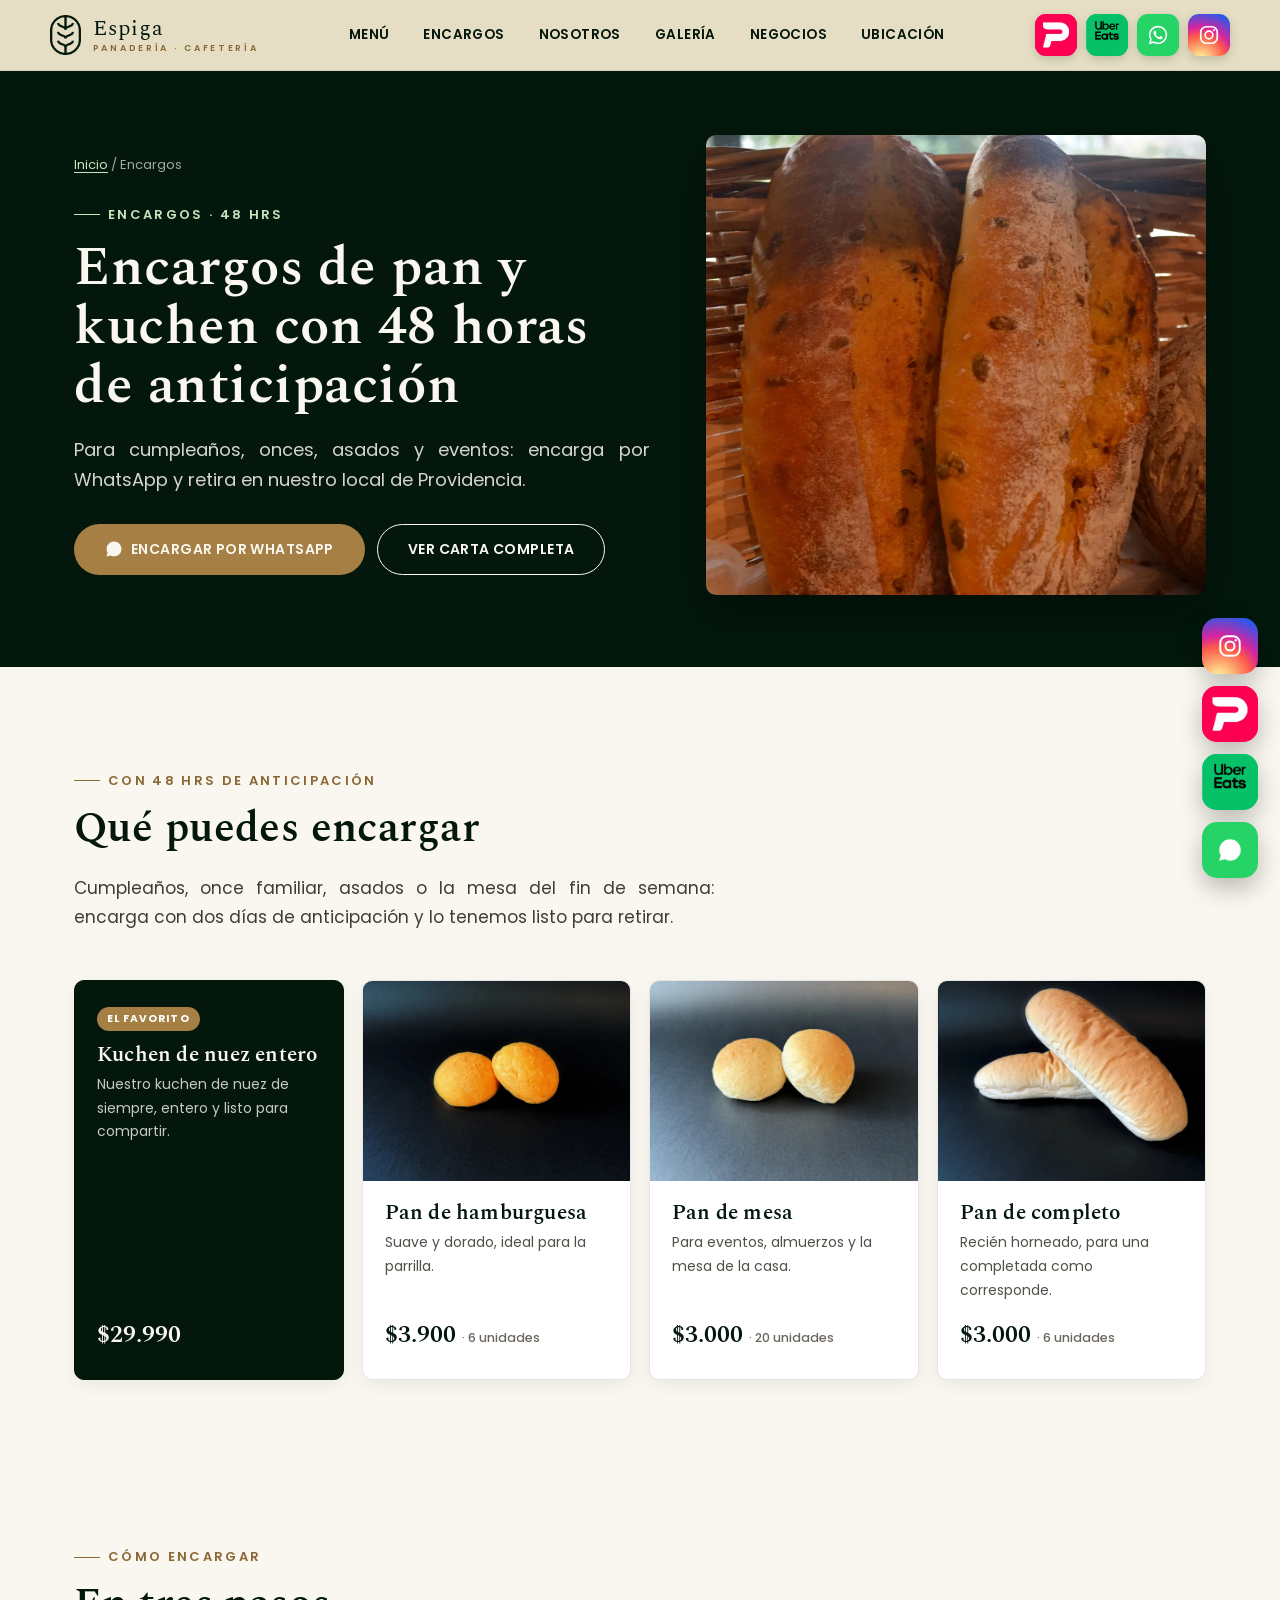
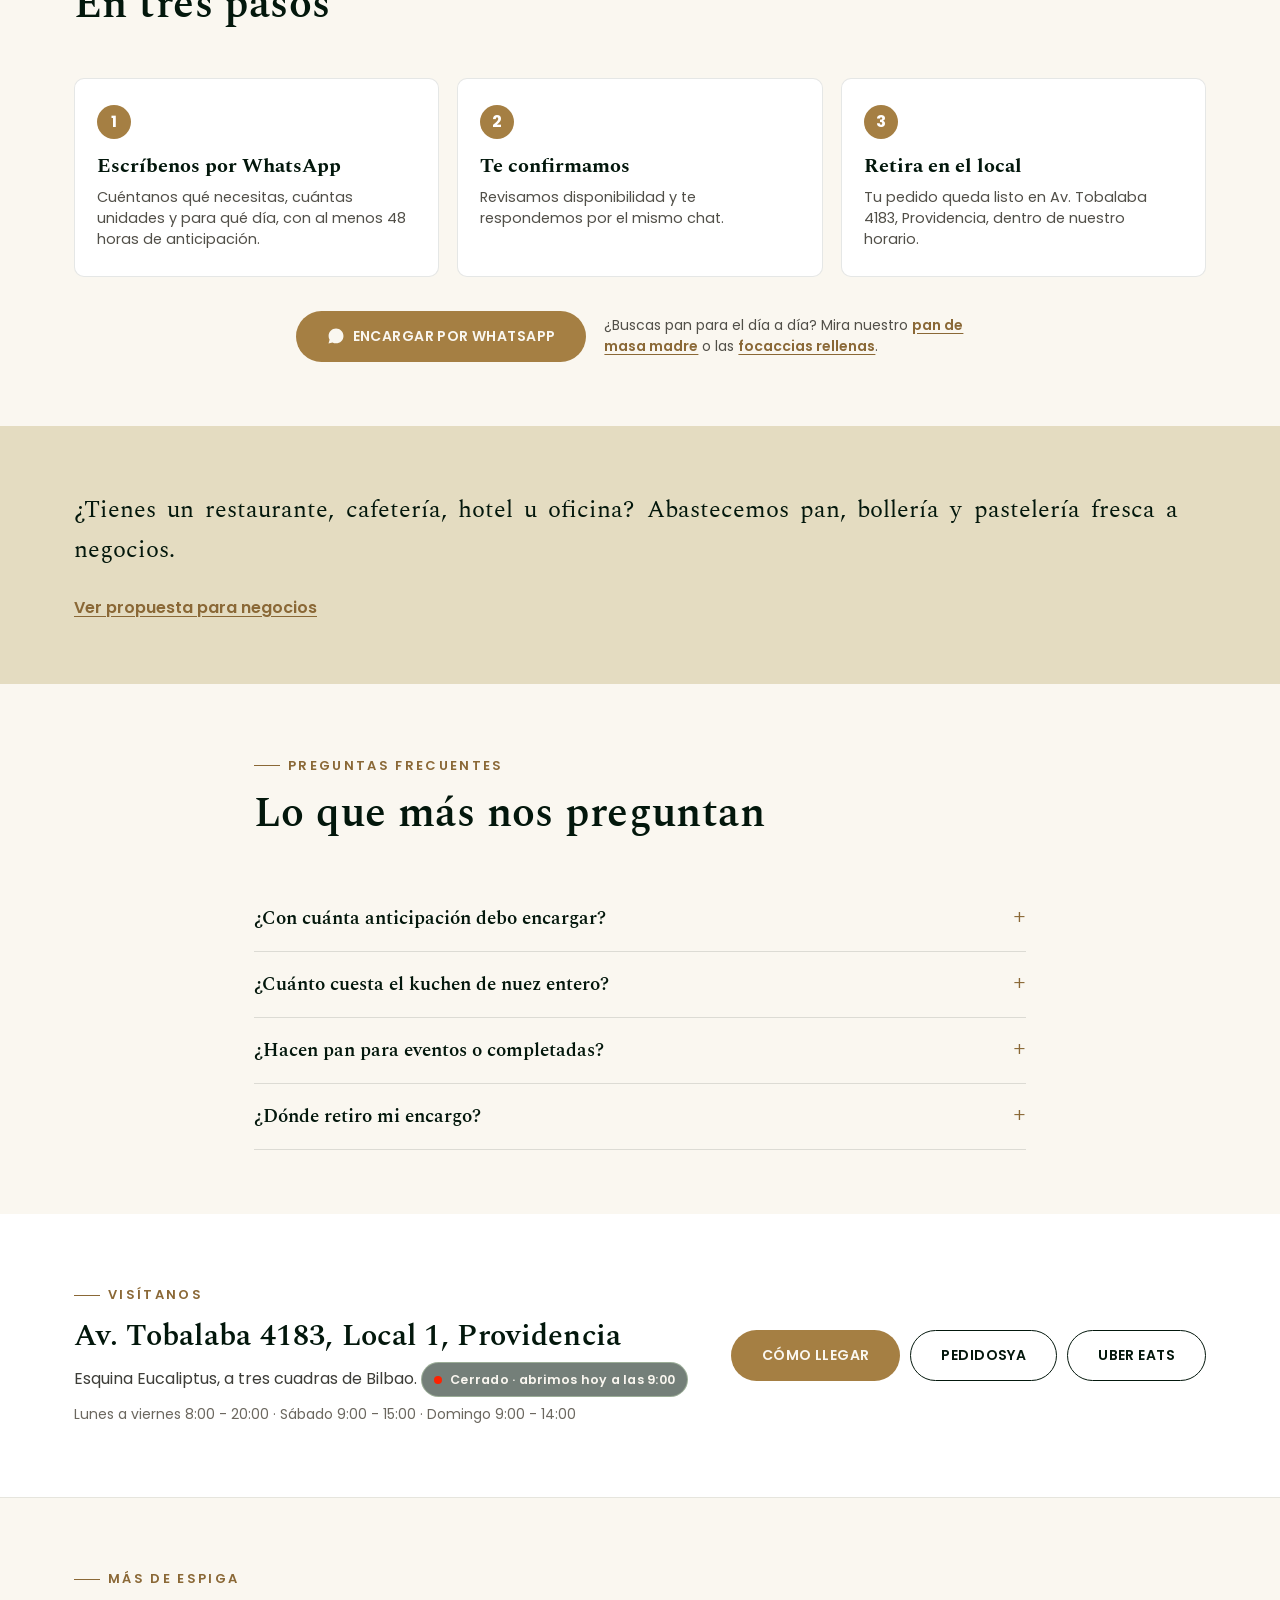
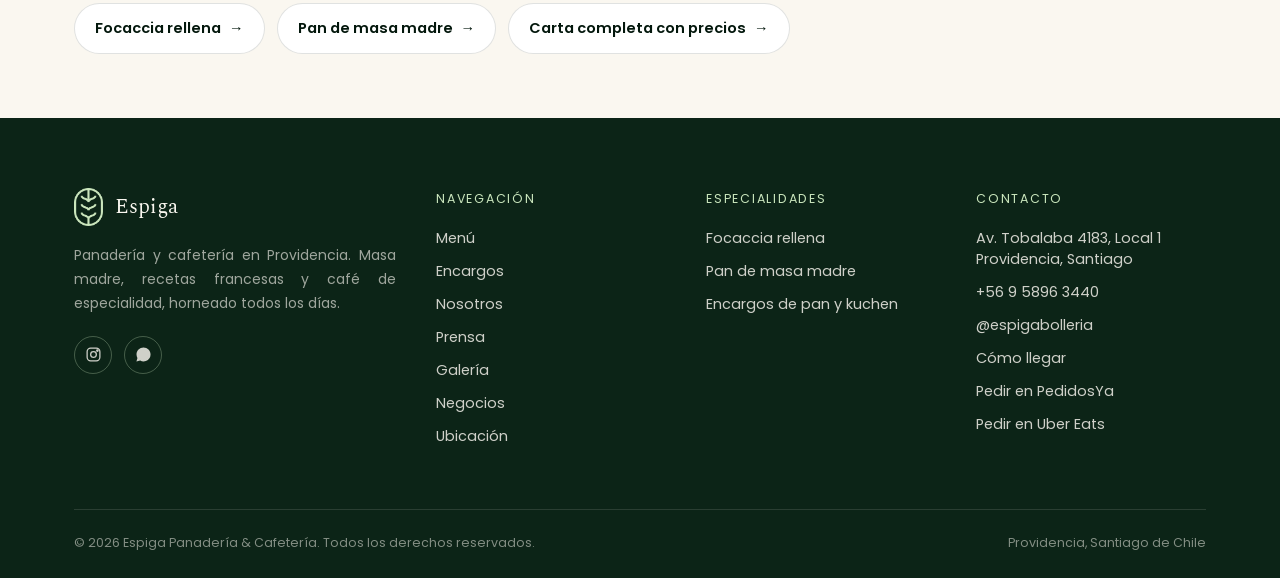
==== commit 54bbfe7a: "Fotos del catálogo en encargos, panes de masa madre y menú Co-Authored-By: Claude Opus 5.5 <noreply@" ====
--- a/encargos.html
+++ b/encargos.html
@@ -31,7 +31,7 @@
 <link rel="preconnect" href="https://fonts.googleapis.com">
 <link rel="preconnect" href="https://fonts.gstatic.com" crossorigin>
 <link href="https://fonts.googleapis.com/css2?family=Spectral:wght@400;500;600;700&family=Poppins:wght@400;500;600;700&display=swap" rel="stylesheet">
-<link rel="stylesheet" href="/css/style.css?v=5">
+<link rel="stylesheet" href="/css/style.css?v=8">
 
 <meta property="og:title" content="Encargos de pan y kuchen en Providencia | Espiga">
 <meta property="og:description" content="Encarga kuchen de nuez entero, pan de mesa, pan de completo o de hamburguesa con 48 horas de anticipación. Retiro en Av. Tobalaba 4183, Providencia.">
@@ -126,17 +126,20 @@
         <p>Nuestro kuchen de nuez de siempre, entero y listo para compartir.</p>
         <div class="encargo-price"><span data-price-key="encargos|Kuchen de nuez entero">$29.990</span></div>
       </article>
-      <article class="encargo-card">
+      <article class="encargo-card encargo-card--foto">
+        <img class="encargo-photo" src="/assets/img/cat-pan-hamburguesa.webp" alt="Pan de hamburguesa de Espiga" width="1200" height="900" loading="lazy">
         <h3>Pan de hamburguesa</h3>
         <p>Suave y dorado, ideal para la parrilla.</p>
         <div class="encargo-price"><span data-price-key="encargos|Pan de hamburguesa (6 un.)">$3.900</span> <small>· 6 unidades</small></div>
       </article>
-      <article class="encargo-card">
+      <article class="encargo-card encargo-card--foto">
+        <img class="encargo-photo" src="/assets/img/cat-pan-mesa.webp" alt="Pan de mesa de Espiga" width="1200" height="900" loading="lazy">
         <h3>Pan de mesa</h3>
         <p>Para eventos, almuerzos y la mesa de la casa.</p>
         <div class="encargo-price"><span data-price-key="encargos|Pan de mesa (20 un.)">$3.000</span> <small>· 20 unidades</small></div>
       </article>
-      <article class="encargo-card">
+      <article class="encargo-card encargo-card--foto">
+        <img class="encargo-photo" src="/assets/img/cat-pan-completo.webp" alt="Pan de completo de Espiga" width="1200" height="900" loading="lazy">
         <h3>Pan de completo</h3>
         <p>Recién horneado, para una completada como corresponde.</p>
         <div class="encargo-price"><span data-price-key="encargos|Pan de completo (6 un.)">$3.000</span> <small>· 6 unidades</small></div>
--- a/css/style.css
+++ b/css/style.css
@@ -153,47 +153,35 @@
 .burger{ display:none; background:none; border:none; cursor:pointer; padding:8px; }
 .burger span{ display:block; width:24px; height:2px; background:var(--dark); margin:5px 0; transition: all .2s ease;}
 
-/* ===== Hero (foto fija de focaccia rellena) ===== */
-.hero{
-  position: relative; min-height: 170vh;
-
-  color: var(--cream-white);
-}
-.hero-pin{ position: sticky; top:70px; height:92vh; display:flex; align-items:flex-end; overflow:hidden; } .hero-bg{ position:absolute; inset:0; z-index:0; overflow:hidden; background: var(--dark); }
-.hero-bg img{
-  width:100%; height:100%; object-fit:cover; object-position:center 22%; display:block;
-  transform: scale(1); transform-origin:center 30%;
-  transition: transform .15s linear, object-position .15s linear;
-  will-change: transform, object-position;
-}
-.hero-overlay{
-  position:absolute; inset:0; z-index:1;
-  background: linear-gradient(180deg, rgba(3,23,12,.35) 0%, rgba(3,23,12,.5) 55%, rgba(3,23,12,.88) 100%);
-}
-/* Ingredientes que se revelan al hacer scroll dentro del hero */
-.hero-ingredients{ position:absolute; inset:0; z-index:2; pointer-events:none; }
-.hero-tag{
-  position:absolute; opacity:0; transform: translateY(10px);
-  transition: opacity .5s ease, transform .5s ease;
-  background: rgba(3,23,12,.55); backdrop-filter: blur(3px);
-  border: 1px solid rgba(201,229,188,.55); color: var(--cream-white);
-  font-family: var(--font-sans); font-size: 13px; font-weight:600; letter-spacing:.04em;
-  padding: 8px 16px; border-radius: 999px; white-space:nowrap;
-}
-.hero-ingredients.show .hero-tag{ opacity:1; transform: translateY(0); }
-.hero-inner{ position:relative; z-index:3; padding-bottom: 90px; max-width: 720px; }
-.hero .eyebrow{ color: var(--green-light); }
-.hero .eyebrow::before{ background: var(--green-light); }
-.hero h1{
-  font-size: clamp(38px, 6vw, 68px);
-  color: var(--cream-white);
-  margin-bottom: 20px;
-}
-.hero h1 em{ color: var(--green-light); font-style: normal; }
-.hero p.lead{
-  font-size: 18px; max-width: 520px; color: rgba(250,247,240,.9);
-  margin-bottom: 34px; text-align:left;
-}
+/* ===== Hero: foto protagonista (focaccia a la derecha, texto a la izquierda) ===== */
+.hx-tag{ position:absolute; background: rgba(3,23,12,.82); color: var(--cream-white); border:1px solid rgba(201,229,188,.5); font-size: 13px; font-weight: 600; padding: 8px 14px; border-radius: 999px; white-space:nowrap; box-shadow: 0 8px 20px rgba(0,0,0,.2); }
+.hx-proof{ list-style:none; padding: 22px 0 0; margin: 26px 0 0; border-top: 1px solid rgba(3,23,12,.14); display:flex; flex-wrap:wrap; gap: 10px 28px; font-size: 14px; }
+.hx-stars{ color: var(--gold); letter-spacing: 1px; }
+.hx .lead{ text-align:left; }
+.hx-proof li{ margin:0; }
+
+.hx-b{ position:relative; background: var(--dark); color: var(--cream-white); min-height: calc(100vh - 70px); display:flex; align-items:center; overflow:hidden; }
+.hx-b .hx-photo{ position:absolute; top:0; right:0; bottom:0; width: 62%; }
+.hx-b .hx-photo img{ width:100%; height:100%; object-fit: cover; object-position: center 58%; display:block; }
+.hx-b .hx-photo::before{ content:""; position:absolute; inset:0; z-index:1; background: linear-gradient(90deg, var(--dark) 0%, rgba(3,23,12,.75) 18%, rgba(3,23,12,0) 48%), linear-gradient(0deg, rgba(3,23,12,.55) 0%, rgba(3,23,12,0) 30%); }
+.hx-b .hx-tag{ z-index:2; }
+.hx-b .hx-copy{ position:relative; z-index:3; padding-top: 56px; padding-bottom: 56px; }
+.hx-b .hx-copy > *{ max-width: 540px; }
+.hx-b .eyebrow{ color: var(--green-light); }
+.hx-b .eyebrow::before{ background: var(--green-light); }
+.hx-b h1{ font-size: clamp(36px, 4.4vw, 58px); line-height: 1.06; color: var(--cream-white); margin: 0 0 20px; }
+.hx-b h1 em{ font-style: italic; color: var(--green-light); }
+.hx-b .lead{ font-size: 18px; color: rgba(250,247,240,.86); margin: 0 0 30px; }
+.hx-b .hx-proof{ border-top-color: rgba(201,229,188,.25); color: rgba(250,247,240,.85); }
+@media (max-width: 900px){
+  .hx-b{ display:block; min-height:auto; }
+  .hx-b .hx-photo{ position:relative; width:100%; height: 340px; }
+  .hx-b .hx-photo::before{ background: linear-gradient(0deg, var(--dark) 0%, rgba(3,23,12,0) 45%); }
+  .hx-b .hx-copy{ padding-top: 8px; padding-bottom: 40px; }
+  .hx-b .hx-tag[style*="left:72%"]{ left: auto !important; right: 4%; top: 76% !important; }
+  .hx-b .hx-tag[style*="left:38%"]{ left: 6% !important; }
+}
+
 .hero-actions{ display:flex; gap:16px; flex-wrap:wrap; }
 
 /* ===== Marquee strip ===== */
@@ -857,3 +845,91 @@
   .encargos-grid--3{ grid-template-columns: 1fr; }
   .page-visit-actions .btn{ flex: 1 1 auto; }
 }
+
+/* ===================================================================
+   Carta v2 (nov 2026): fondo limpio, pestañas tipo píldora,
+   grupos en tarjetas y precios legibles. Sobrescribe estilos anteriores.
+   =================================================================== */
+#menu.menu-section{ background: var(--cream-soft); background-image: none; }
+#menu .menu-head-highlight{ background: transparent; padding: 0; max-width: none; margin: 0 0 8px; }
+#menu .menu-head-highlight::before, #menu .menu-panel-head::before{ display:none; }
+#menu .section-head h2{ font-size: clamp(32px, 4vw, 46px); }
+#menu .menu-tabs{
+  position: sticky; top: 70px; z-index: 20;
+  display:flex; flex-wrap: nowrap; justify-content:center; gap: 6px;
+  width: max-content; max-width: 100%; margin: 0 auto 36px; padding: 6px;
+  background: #fff; border: 1px solid rgba(3,23,12,.1); border-radius: 999px;
+  box-shadow: 0 8px 22px rgba(3,23,12,.08);
+  overflow-x: auto; scrollbar-width: none;
+}
+#menu .menu-tabs::-webkit-scrollbar{ display:none; }
+#menu .menu-tab{
+  flex-shrink:0; font-size: 14px; letter-spacing:.02em; text-transform:none; font-weight:600;
+  padding: 11px 20px; border-radius: 999px; color: #514f48; white-space:nowrap;
+}
+#menu .menu-tab::after{ display:none; }
+#menu .menu-tab:hover{ background: var(--cream-soft); color: var(--dark); }
+#menu .menu-tab.active{ background: var(--dark); color: var(--cream-white); }
+#menu .menu-panel-head{ padding: 0; margin-bottom: 28px; gap: 22px; }
+#menu .menu-panel-head img{ width: 132px; height: 132px; border-radius: 50%; object-fit: cover; box-shadow: 0 10px 24px rgba(3,23,12,.18); }
+#menu .menu-panel-head p{ font-size: 16.5px; color:#3d3d38; max-width: 46em; }
+#menu .menu-group{
+  background:#fff; border: 1px solid rgba(3,23,12,.08); border-radius: 14px;
+  padding: 26px 30px 14px; margin-bottom: 20px; box-shadow: 0 4px 14px rgba(3,23,12,.04);
+}
+#menu .menu-group h3, #menu .menu-col-title{
+  font-family: var(--font-serif); font-size: 22px; font-weight:600; text-transform:none; letter-spacing:0;
+  color: var(--dark); margin: 0 0 6px; padding: 0; border: 0;
+}
+#menu .menu-col-title{ font-size: 18px; margin-top: 4px; }
+#menu .menu-item{ padding: 13px 0; border-bottom: 1px solid rgba(3,23,12,.07); align-items: baseline; }
+#menu .menu-grid .menu-item:nth-last-child(-n+2), #menu .menu-col .menu-item:last-child{ border-bottom: 0; }
+#menu .menu-item-name{ font-size: 15px; }
+#menu .menu-item-desc{ font-size: 13px; line-height:1.45; }
+#menu .menu-item-price{ font-family: var(--font-sans); font-weight: 600; font-size: 15px; color: var(--gold-dark); font-variant-numeric: tabular-nums; }
+#menu .menu-callout{ background: var(--cream-white); border: 0; border-left: 4px solid var(--gold); border-radius: 10px; margin: 6px 0 14px; }
+#menu .menu-note{ background: var(--cream-soft); margin: 10px 0 14px; border-radius: 8px; }
+#menu .menu-group:has(> .menu-callout){ background: transparent; border: 0; box-shadow: none; padding: 0; }
+#menu .menu-callout{ background:#fff; box-shadow: 0 4px 14px rgba(3,23,12,.04); padding: 22px 30px 10px; }
+#menu .menu-panel-head p, #menu .menu-note{ text-align:left; }
+#menu .menu-cta{ background:#fff; border-radius: 14px; padding: 20px 24px; border: 1px solid rgba(3,23,12,.08); margin-top: 28px; }
+.menu-cta-title{ font-family: var(--font-serif); font-size: 20px; font-weight:600; margin-right: 6px; }
+@media (max-width: 760px){
+  #menu .menu-tabs{ justify-content:flex-start; width: auto; margin-left: -4px; margin-right: -4px; top: 64px; }
+  #menu .menu-tab{ font-size: 13.5px; padding: 10px 15px; }
+  #menu .menu-panel-head{ flex-direction: row; align-items:center; gap: 16px; }
+  #menu .menu-panel-head img{ width: 84px; height: 84px; }
+  #menu .menu-panel-head p{ font-size: 14.5px; line-height: 1.5; }
+  #menu .menu-group{ padding: 20px 18px 8px; border-radius: 12px; }
+  #menu .menu-group h3{ font-size: 20px; }
+  #menu .menu-item{ padding: 11px 0; }
+  #menu .menu-grid .menu-item:nth-last-child(2){ border-bottom: 1px solid rgba(3,23,12,.07); }
+  #menu .menu-cta{ padding: 18px; }
+  #menu .menu-callout{ padding: 18px 18px 6px; }
+  #menu .menu-cta-logo img{ height: 40px; }
+}
+
+/* ===== Nosotros: marco con fotos que rotan ===== */
+.about-frame{ position:relative; aspect-ratio: 4/5; max-height: 620px; width:100%; border-radius: 12px; overflow:hidden; box-shadow: var(--shadow-soft); }
+@media (max-width: 760px){ .about-frame{ aspect-ratio: 4/3; } }
+
+/* ===== Trama de espigas más suave (se veía muy marcada detrás del texto) ===== */
+.instagram-section, .gallery-section, .negocios-section{
+  background-image: linear-gradient(rgba(255,255,255,.82), rgba(255,255,255,.82)), var(--wheat-bg);
+}
+.menu-section:not(#menu){
+  background-image: linear-gradient(rgba(228,220,193,.7), rgba(228,220,193,.7)), var(--wheat-bg);
+}
+
+/* ===== Celular: texto alineado a la izquierda (el justificado dejaba huecos) y tarjeta "100%" dentro de la foto ===== */
+@media (max-width: 760px){
+  p{ text-align: left; }
+  .about-media .tag-card{ left: 12px; bottom: -18px; padding: 14px 16px; max-width: 210px; }
+  .about-media .tag-card strong{ font-size: 21px; }
+  .about-media .tag-card span{ display:block; line-height:1.4; font-size:12px; }
+}
+
+/* ===== Tarjetas de producto con foto de catálogo ===== */
+.encargo-card--foto{ padding-top: 0; overflow: hidden; }
+.encargo-photo{ display:block; flex-shrink:0; width: calc(100% + 44px); height: auto; max-width:none; margin: 0 -22px 14px; aspect-ratio: 4/3; object-fit: cover; background: #1b1d22; }
+.encargo-card--destacado:not(.encargo-card--foto){ justify-content: center; }
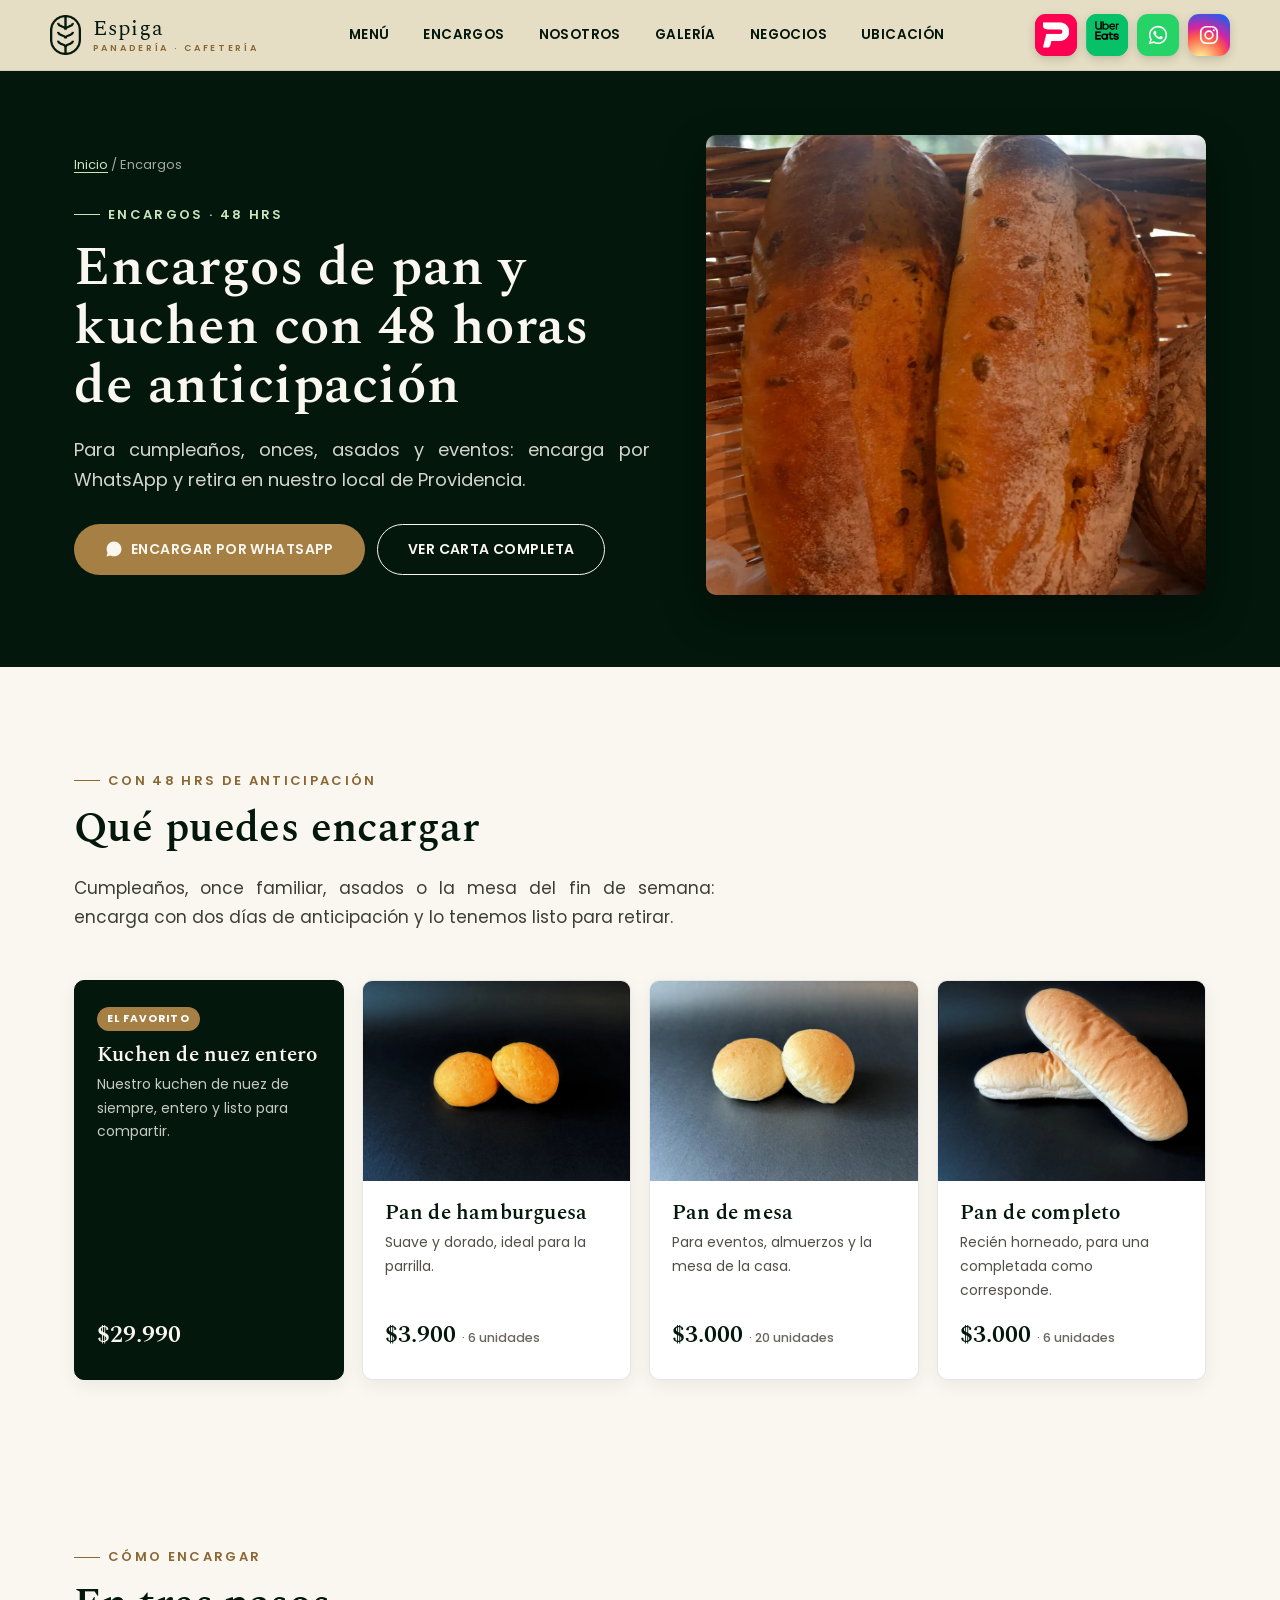
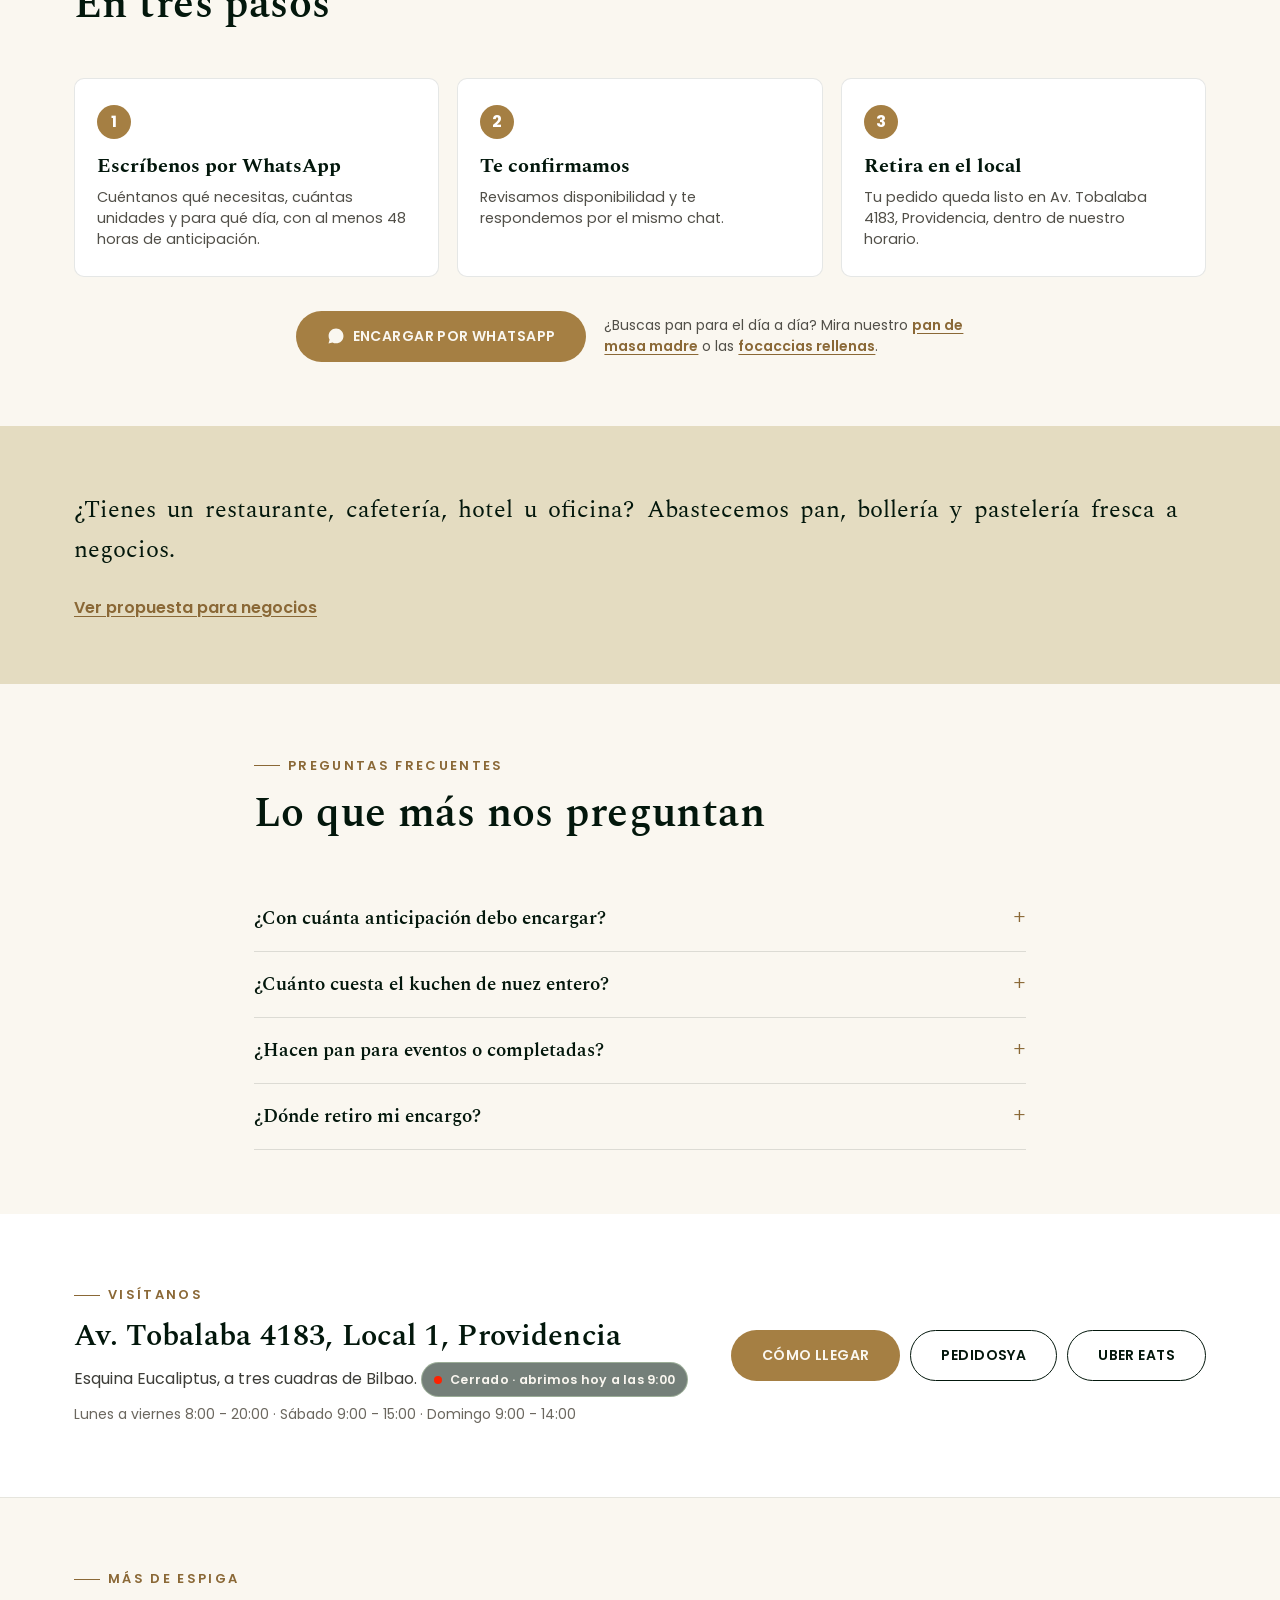
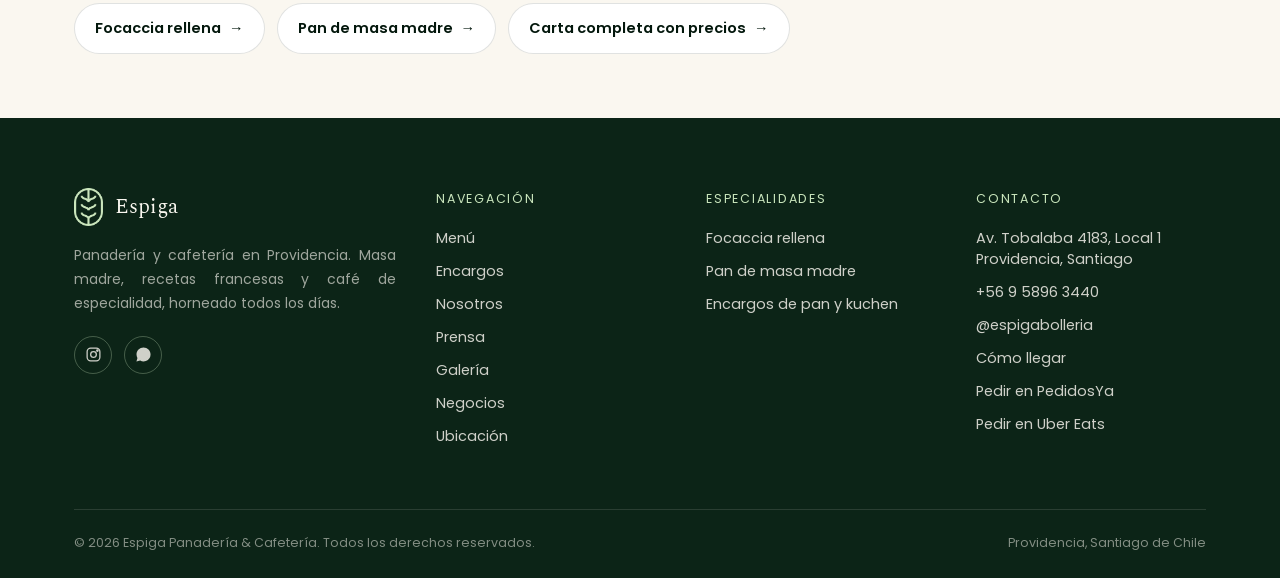
==== commit 7b6f36e7: "Botones flotantes aparecen solo después de la portada Co-Authored-By: Claude Opus 5.5 <noreply@anthr" ====
--- a/encargos.html
+++ b/encargos.html
@@ -31,7 +31,7 @@
 <link rel="preconnect" href="https://fonts.googleapis.com">
 <link rel="preconnect" href="https://fonts.gstatic.com" crossorigin>
 <link href="https://fonts.googleapis.com/css2?family=Spectral:wght@400;500;600;700&family=Poppins:wght@400;500;600;700&display=swap" rel="stylesheet">
-<link rel="stylesheet" href="/css/style.css?v=8">
+<link rel="stylesheet" href="/css/style.css?v=9">
 
 <meta property="og:title" content="Encargos de pan y kuchen en Providencia | Espiga">
 <meta property="og:description" content="Encarga kuchen de nuez entero, pan de mesa, pan de completo o de hamburguesa con 48 horas de anticipación. Retiro en Av. Tobalaba 4183, Providencia.">
@@ -316,6 +316,6 @@
   </div>
 </nav>
 
-<script src="/js/main.js?v=5" defer></script>
+<script src="/js/main.js?v=9" defer></script>
 </body>
 </html>
--- a/css/style.css
+++ b/css/style.css
@@ -933,3 +933,7 @@
 .encargo-card--foto{ padding-top: 0; overflow: hidden; }
 .encargo-photo{ display:block; flex-shrink:0; width: calc(100% + 44px); height: auto; max-width:none; margin: 0 -22px 14px; aspect-ratio: 4/3; object-fit: cover; background: #1b1d22; }
 .encargo-card--destacado:not(.encargo-card--foto){ justify-content: center; }
+
+/* ===== Botones flotantes: ocultos mientras se ve la portada ===== */
+.float-stack{ transition: opacity .3s ease, transform .3s ease, visibility .3s; }
+.float-stack--hidden{ opacity: 0; visibility: hidden; transform: translateY(16px); pointer-events: none; }
